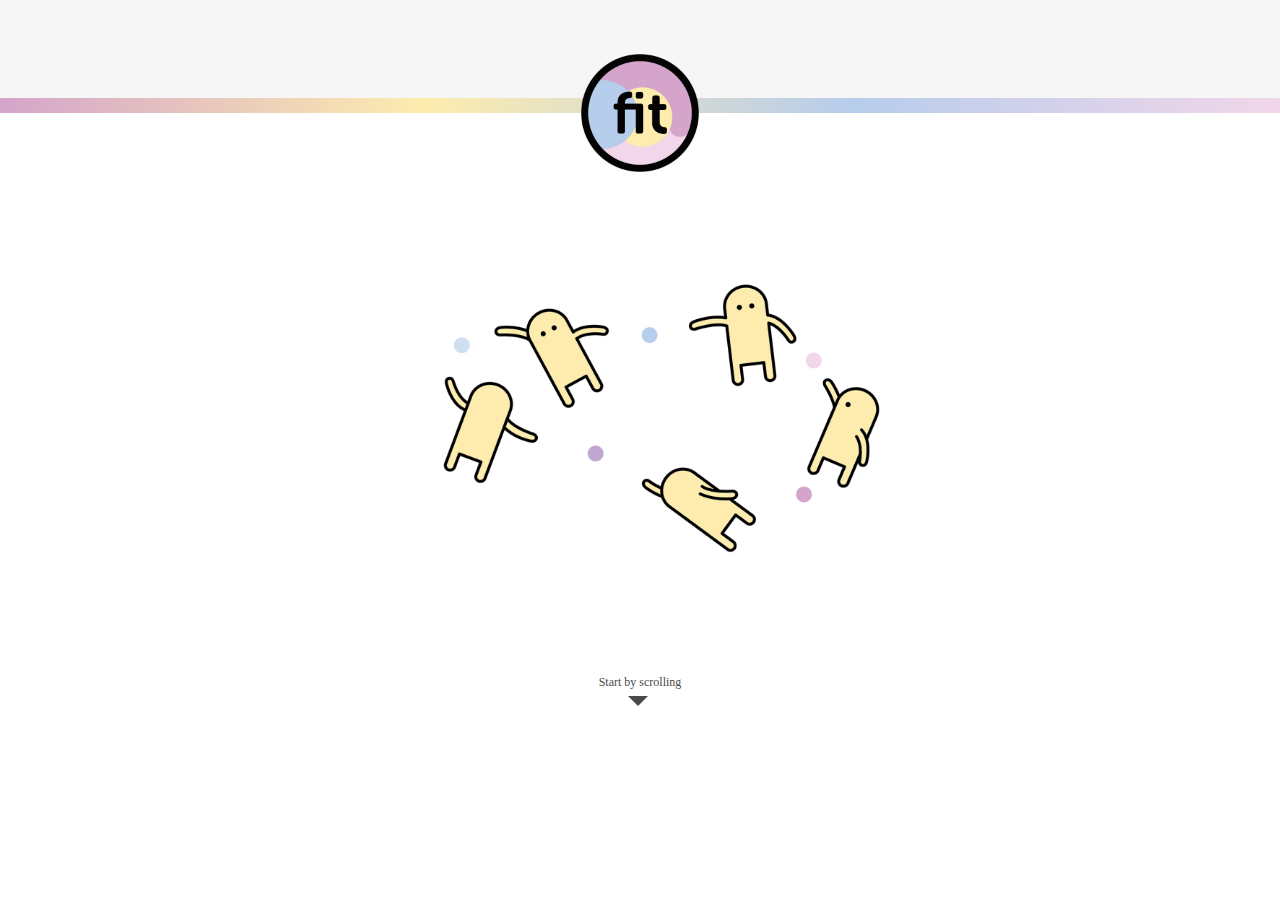
==== Fitball_Website/index.html @ 494fcf1d "Added website" ====
<html>
	<head>
		<title> FitBall </title>
        <meta charset="utf-8">
		<link href="css/styles.css" rel="stylesheet" type="text/css">

	</head>

	<body>
		<div class="first-header"></div>
		<div class="second-header"></div>
		<div class="title-container">
			<div class="logo"><img src="img/logo.png" width="150px"/></div>
			<div class="background-pic"><img src="img/fitball_dance.png" width="650px"/></div>
			<!-- <div class="title"><p>Fitball</p></div> -->

			<div class="scroll-text"><p>Start by scrolling</p></div>
						<div class="scroll-arrow">
			<div class="arrow"></div>		
			</div>	
		</div>
	

        </script>
	</body>
</html>
---- Fitball_Website/css/styles.css ----
.first-header {
	/* Rectangle 1: */
	background: #F6F6F6;
	width:auto;
	height:100px;
	float:top;
	right: 0px;
	top: 0px;
	margin-top: -10px;
	margin-left: -10px;
	margin-right: -10px;
} 

.second-header {
	/* Rectangle 1: */
  background: red;
  background: -webkit-linear-gradient(left,#d4a4cb,#fdecae,#b7cdec,#f2d6e9);
    background: -o-linear-gradient(left,#d4a4cb,#fdecae,#b7cdec,#f2d6e9);
   background: -moz-linear-gradient(left,#d4a4cb,#fdecae,#b7cdec,#f2d6e9);
    background: linear-gradient(to right,#d4a4cb,#fdecae,#b7cdec,#f2d6e9);
	width:auto;
	height:15px;
	float:top;
	right: 0px;
	top: 0px;
	margin-left: -10px;
	margin-right: -10px;
} 


.title-container {

	height: 200px;
	width: 400px;
	margin: 150px auto;
	margin-top: -75px;
}

.logo {
	text-align: center;


}

.title {
		/* FitBall: */
	font-family: HelveticaNeue-Medium;
	font-size: 100px;
	color: #4A4A4A;
	line-height: 24px;
	text-align: center;
	margin-top: -750px;
}

.scroll-arrow {
	height: 200px;
	width: 25px;
	margin: 200px auto;
	margin-top: -10px;
	text-align: center;

}

.arrow {
	width: 0;
	height: 0;
	border-style: solid;
	border-width: 10px 10px 0 10px;
	border-color: #4A4A4A transparent transparent transparent;
 }

 .scroll-text {
	 	/* Scroll to continue: */
	font-family: HelveticaNeue-Medium;
	font-size: 12px;
	color: #4A4A4A;
	line-height: 24px;
	text-align: center;
	margin-top: -20%;
 }

 .background-pic {
 	margin-top: -100px;
 	margin-left: -100px;
 }
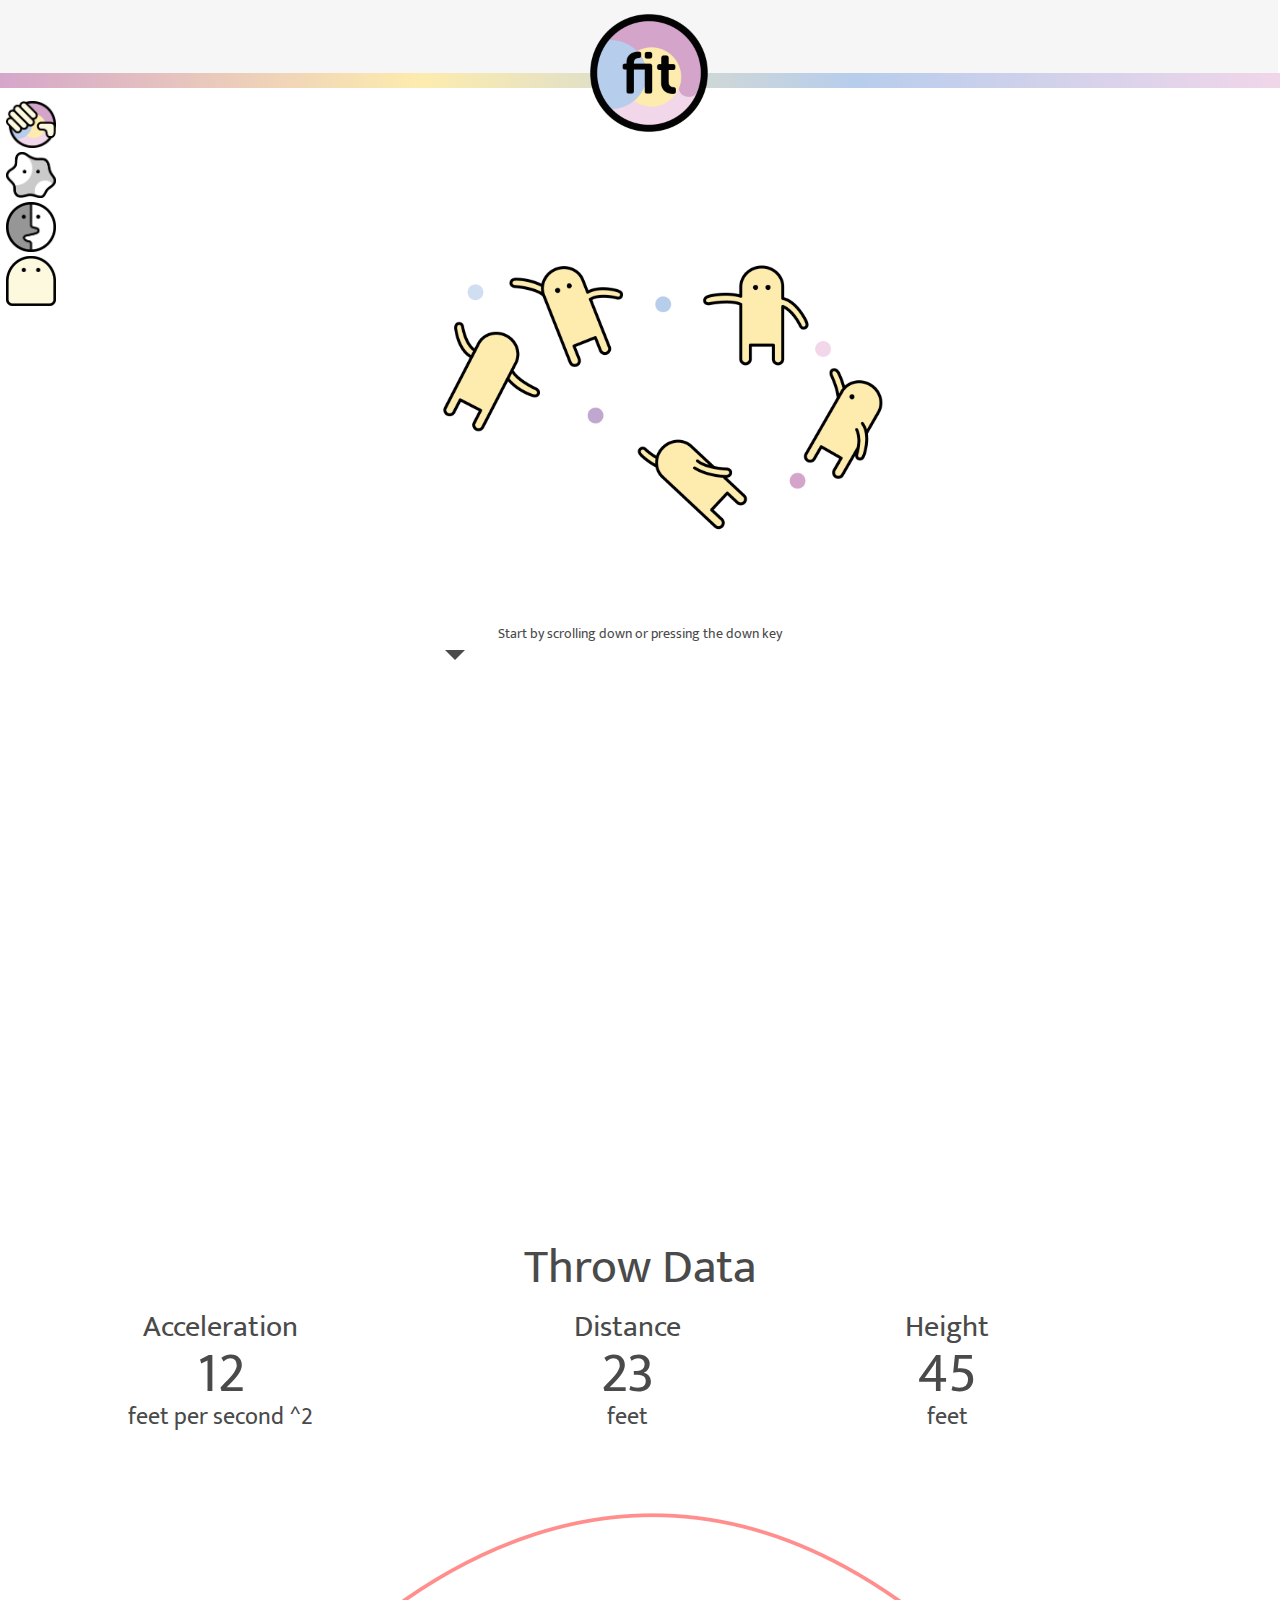
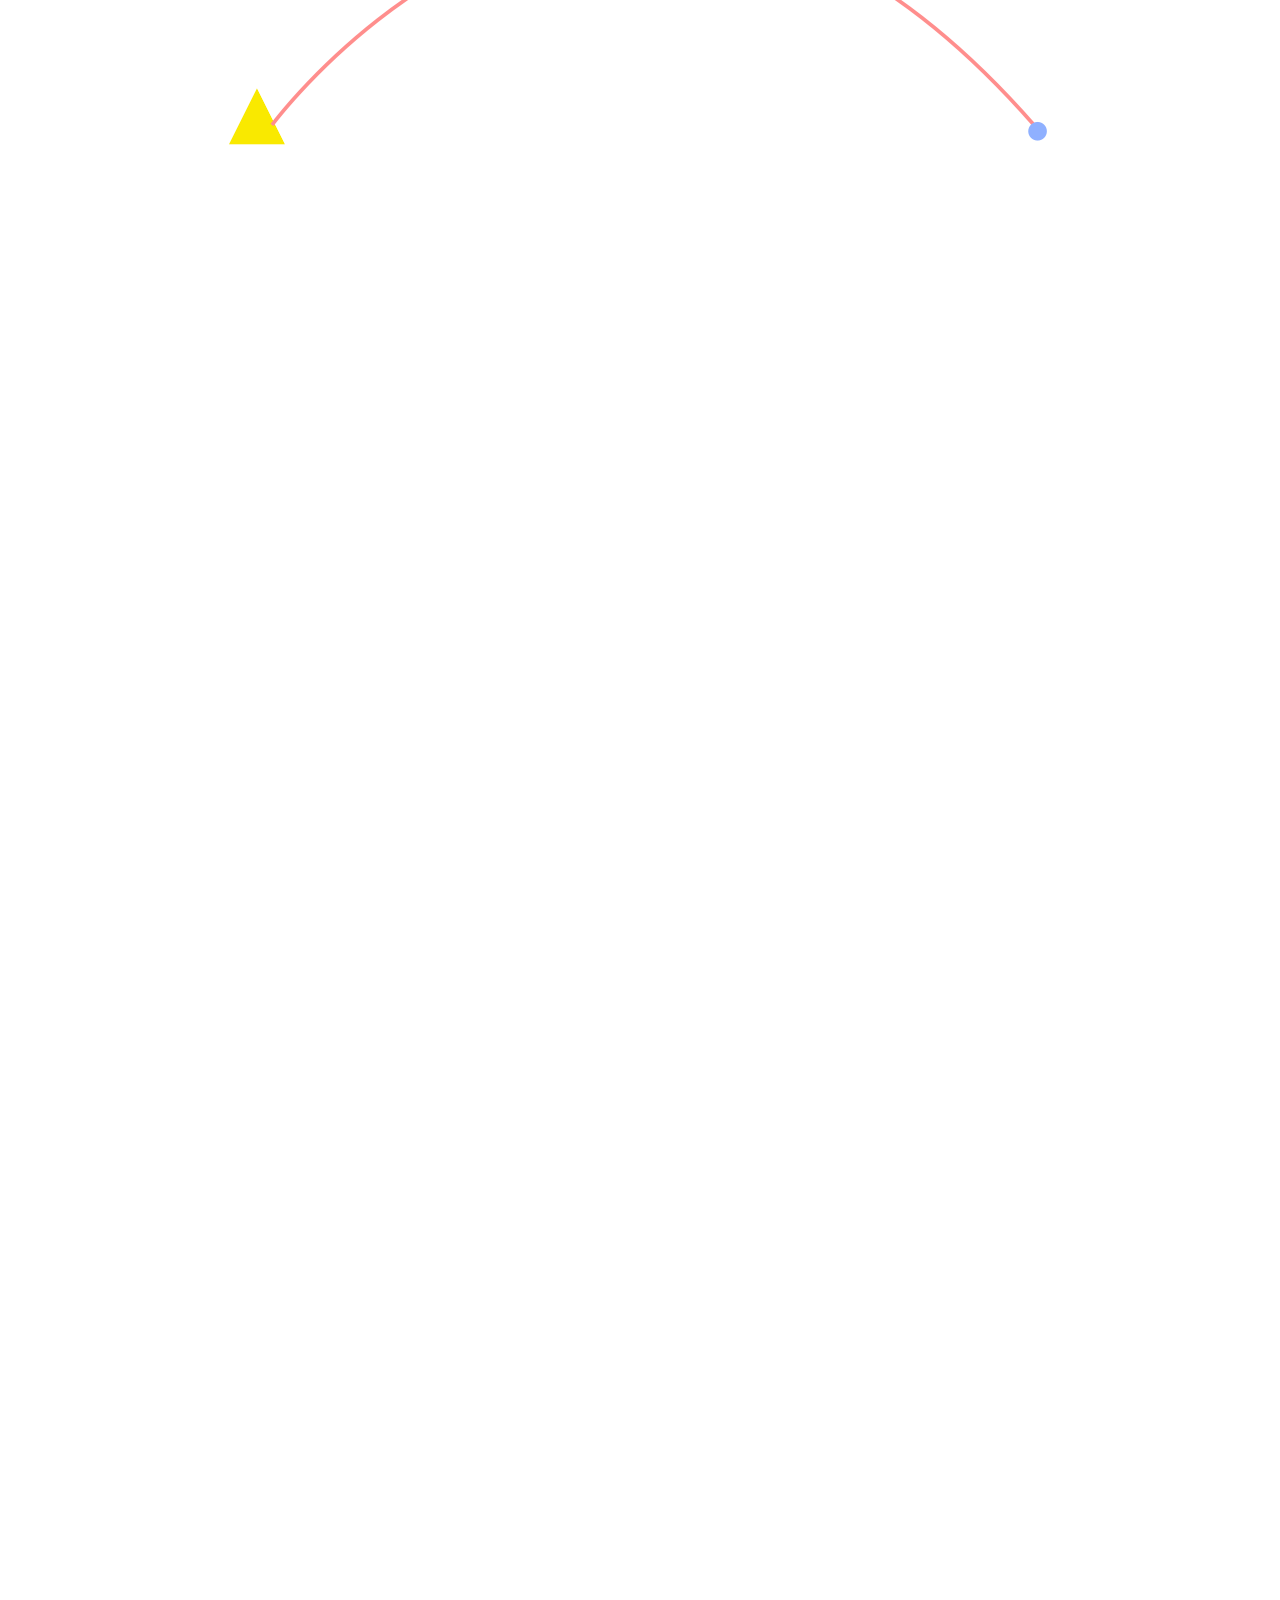
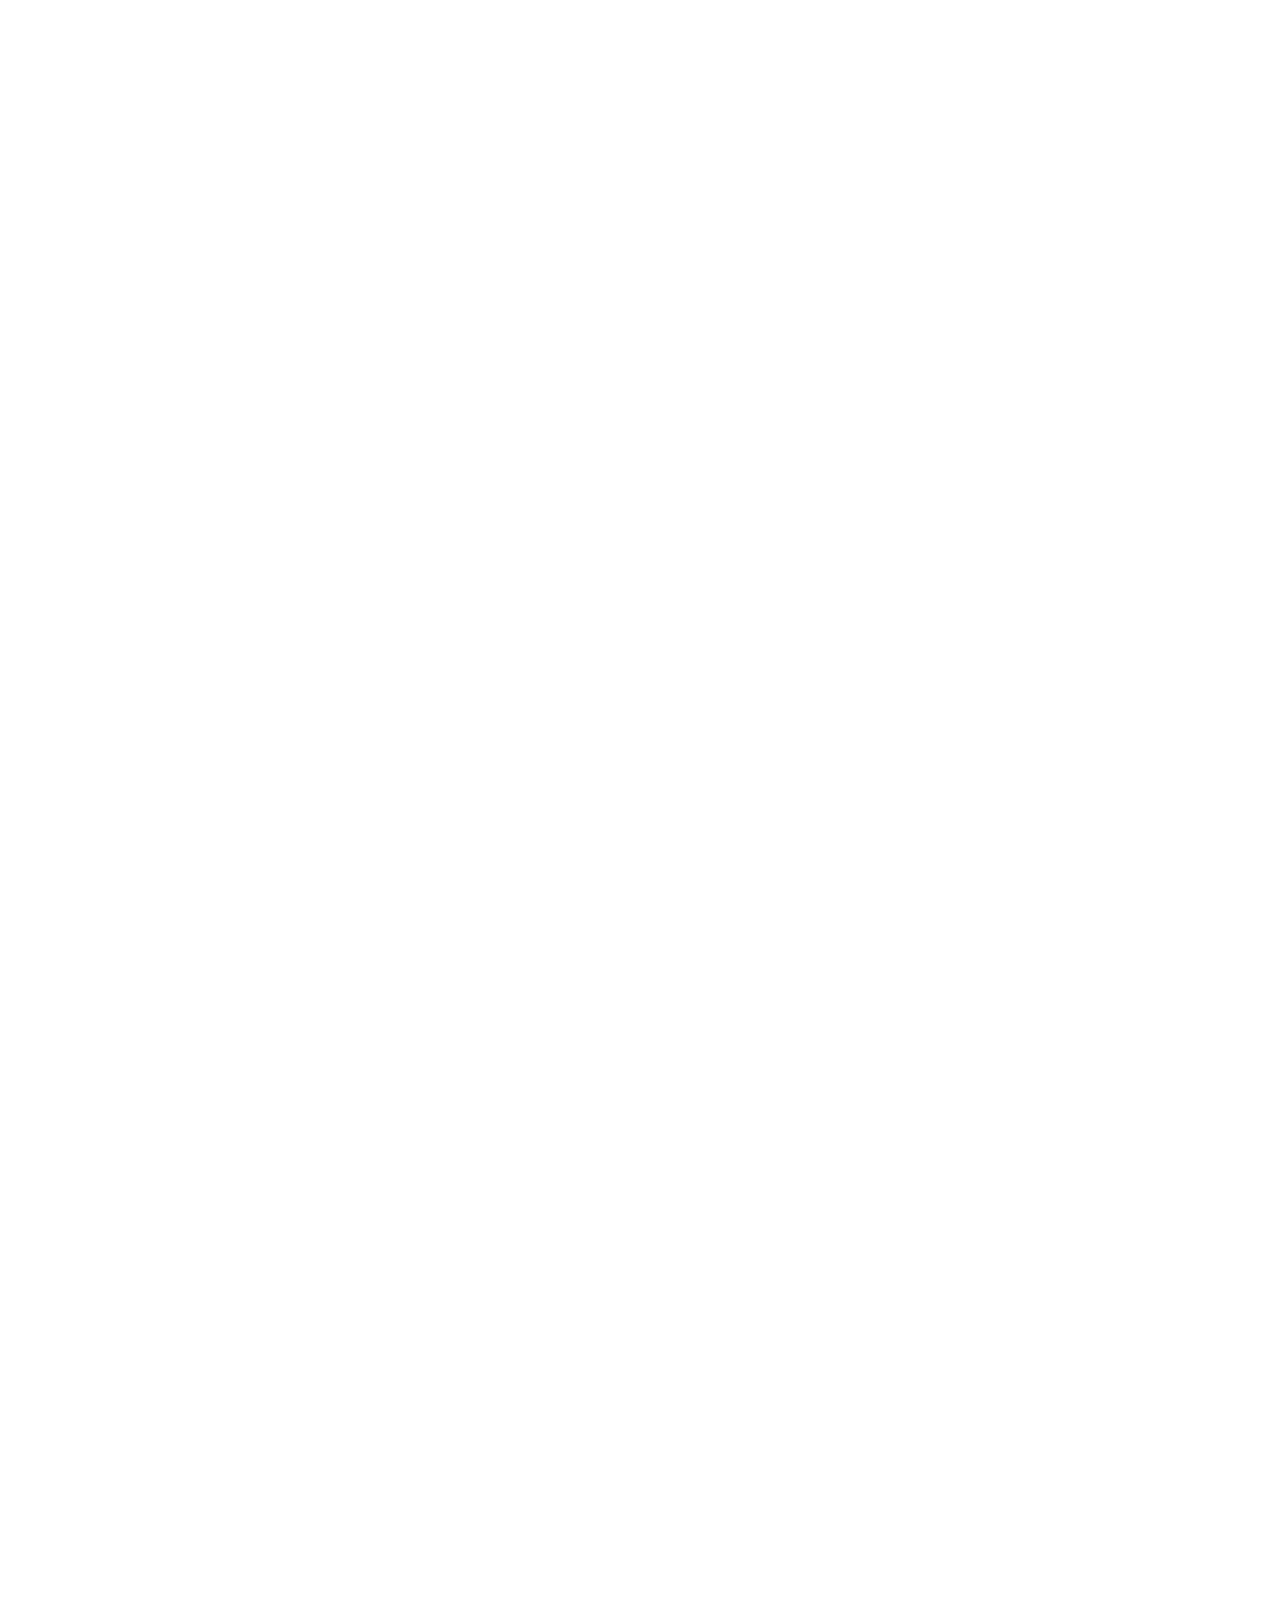
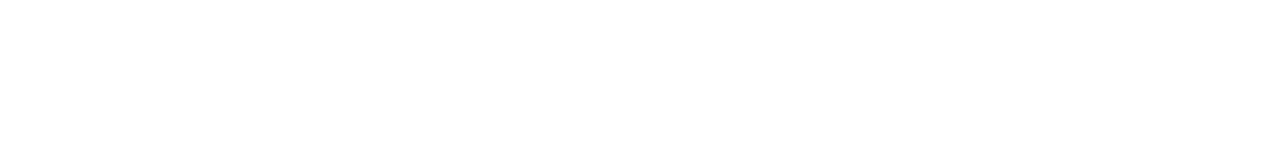
==== commit 5d7d519c: "Updated scroll" ====
--- a/Fitball_Website/index.html
+++ b/Fitball_Website/index.html
@@ -1,26 +1,108 @@
 <html>
 	<head>
-		<title> FitBall </title>
-        <meta charset="utf-8">
-		<link href="css/styles.css" rel="stylesheet" type="text/css">
+		<title>FitBall</title>
+	   <meta http-equiv="Content-Type" content="text/html; charset=utf-8" />
+		<link href="css/stylez.css" rel="stylesheet" type="text/css">
+	   <script type="text/javascript" src="js/jquery-1.10.2.min.js"></script>
+		<script> 
+
+		<!----- JQUERY FOR SLIDING NAVIGATION --->   
+		$(document).ready(function() {
+		  $('a[href*=#]').each(function() {
+		    if (location.pathname.replace(/^\//,'') == this.pathname.replace(/^\//,'')
+		    && location.hostname == this.hostname
+		    && this.hash.replace(/#/,'') ) {
+		      var $targetId = $(this.hash), $targetAnchor = $('[name=' + this.hash.slice(1) +']');
+		      var $target = $targetId.length ? $targetId : $targetAnchor.length ? $targetAnchor : false;
+		       if ($target) {
+		         var targetOffset = $target.offset().top;
+
+		<!----- JQUERY CLICK FUNCTION REMOVE AND ADD CLASS "ACTIVE" + SCROLL TO THE #DIV--->   
+		         $(this).click(function() {
+		            $("#nav li a").removeClass("active");
+		            $(this).addClass('active');
+		           $('html, body').animate({scrollTop: targetOffset}, 1000);
+		           return false;
+		         });
+		      }
+		    }
+		  });
+
+		});
+
+
+		</script>
 
 	</head>
 
 	<body>
-		<div class="first-header"></div>
+  
+<header id="header">
+	<div class="content">
+		<div id="logo"><a href=""><img src="img/logo.png" width="150px"/></a></div>
 		<div class="second-header"></div>
+
+<nav id="nav">
+		<table class="icons">
+			<tr><td><a href="#slide2" class="active" title="Next Section" ><img src ="img/icon_exercise.png" width="50px"/></a><td></tr>
+			<tr><td><a href="#slide3" title="Next Section"><img src ="img/icon_express_bw.png" width="50px"/></a><td></tr>
+			<tr><td><a  href="#slide4" title="Next Section"><img src ="img/icon_socialize_bw.png" width="50px"/></a></td></tr>
+			<tr><td><a  href="#slide5" title="Next Section"><img src ="img/icon_aboutus.png" width="50px"/></a></td></tr>
+		</table>
+</nav>
+</div>
+</header>	    
+
+ 	
+	<div id="slide1">
 		<div class="title-container">
-			<div class="logo"><img src="img/logo.png" width="150px"/></div>
 			<div class="background-pic"><img src="img/fitball_dance.png" width="650px"/></div>
-			<!-- <div class="title"><p>Fitball</p></div> -->
-
-			<div class="scroll-text"><p>Start by scrolling</p></div>
-						<div class="scroll-arrow">
-			<div class="arrow"></div>		
+				<div class="scroll-text"><p>Start by scrolling down or pressing the down key</p></div>
+				<div class="scroll-arrow">
+					<div class="arrow"></div>	
+				</div>	
 			</div>	
 		</div>
+    </div> 
+
+	<div id="slide2">
+		<div class="page-title">Throw Data</div>
+		<div class="stat container">
+			<table class="metrics">
+			  <tr>
+			    <td>Acceleration</td>
+			    <td>Distance</td>		
+			    <td>Height</td>
+			  </tr>
+			  <tr>
+			    <td>12</td>
+			    <td>23</td>		
+			    <td>45</td>
+			  </tr>
+			  <tr>
+			    <td>feet per second ^2</td>
+			    <td>feet</td>		
+			    <td>feet</td>
+			  </tr>
+			</table>
+			<div class="data-graph">
+				<img src="img/graph-mock.png"> 
+			</div>
+		</div>
+    </div> 
 	
+	
+   <div id="slide3">
+    </div> 
+	
+	
+	<div id="slide4">
+    </div> 
+	
+	
+	<div id="slide5">
+    </div> 
 
-        </script>
+	
 	</body>
 </html>--- a/Fitball_Website/css/stylez.css
+++ b/Fitball_Website/css/stylez.css
@@ -0,0 +1,220 @@
+@import url(https://fonts.googleapis.com/css?family=Ek+Mukta);
+
+/*= GENERAL STYLING
+--------------------------------------------------------*/
+.center { margin: 0 auto; }
+.content{ margin: 0 auto; width: auto; }
+.clear { clear: both; }
+a.lpanel { float: left; color: #e1e1e1; font-size: 12px; font-family:"Wellfleet"; text-decoration: none; margin: 7px 11px; }
+a.rpanel { float: right; color: #e1e1e1;  font-size: 12px; font-family:"Wellfleet"; text-decoration: none; margin: 7px 11px; }
+
+a.lpanel:hover{ color: #fff; }
+a.rpanel:hover{ color: #fff; }
+
+/*= HEADER & NAVIGATION
+--------------------------------------------------------*/
+
+#header { 
+	width:100%;
+	background: #F6F6F6;
+	height:75px;
+	position: fixed;
+	margin-top: -10px;
+	margin-left: -10px;
+	margin-right: -10px;
+}
+
+
+
+#nav { 
+	background-color: transparent;
+	width: 75px;
+	float: left;
+}
+
+#logo a {
+	text-align: center;
+	margin-left: 45%;
+}
+
+.second-header {
+	/* Rectangle 1: */
+    background: linear-gradient(to right,#d4a4cb,#fdecae,#b7cdec,#f2d6e9);
+	width:auto;
+	height:15px;
+	right: 0px;
+	top: 0px;
+	margin-left: -10px;
+	margin-right: -10px;
+	margin-top: -75px;
+} 
+
+/*= SLIDES STYLING
+--------------------------------------------------------*/
+
+#slide1, #slide2{ width: 100%; }
+#slide1{
+	color: black;
+	height: 600px;
+	margin: 0;
+	padding: 200px 0 260px 0;
+	background-size: cover;
+}
+
+#slide2{
+	background-color: #fff;
+	color: #333333;
+	height: 600px;
+	margin: 0 auto;
+	overflow: hidden;
+	padding: 200px 0;
+}
+
+#slide3{
+	background: url(../img/slide3.jpg) 50% 0 no-repeat fixed;
+	color: #fff;
+	height: 600px;
+	padding: 170px 0 0 0;	
+	background-size: cover;
+}
+
+#slide4{
+	background-color: #fff;
+	color: #333333;
+	height: 600px;
+	padding: 200px 0;
+}
+
+#slide5{
+	background: url(../img/slide5.jpg) 50% 0 no-repeat fixed;
+	height: 600px;
+	margin: 0 auto;
+	padding: 250px 0;
+	color: #fff;
+	background-size: cover;
+}
+
+/*= ORIGINAL STYLING
+--------------------------------------------------------*/
+
+
+.title-container {
+
+	height: 200px;
+	width: 400px;
+	margin: 150px auto;
+	margin-top: -75px;
+}
+
+@-webkit-keyframes example {
+    from {color:black;}
+    to{color:white;}
+}
+
+/* Standard syntax */
+@keyframes example {
+    from {color:black;}
+    to{color:white;}
+}
+
+.scroll-arrow {
+	height: 200px;
+	width: 10px;
+	margin-top: -10px;
+
+}
+
+.arrow {
+	width: 0;
+	height: 0;
+	border-style: solid;
+	border-width: 10px 10px 0 10px;
+	border-color: #4A4A4A transparent transparent transparent;
+	margin-left: 50%;
+ }
+
+ .scroll-text {
+ 	-webkit-animation-name: example; /* Chrome, Safari, Opera */
+    -webkit-animation-duration: 4s; /* Chrome, Safari, Opera */
+    -webkit-animation-iteration-count: infinite; /* Chrome, Safari, Opera */
+    animation-name: example;
+    animation-duration: 4s;
+    animation-iteration-count: 3;
+    animation-direction: reverse;
+	 	/* Scroll to continue: */
+	font-family: Ek Mukta;
+	font-size: 14px;
+	color: #4A4A4A;
+	line-height: 24px;
+	text-align: center;
+	margin-top: -100px;
+ }
+
+ .background-pic {
+ 	margin-top: -150px;
+ 	margin-left: -100px;
+ }
+
+ /*= THROW DATA
+--------------------------------------------------------*/
+
+img.icon {
+
+}
+
+.page-title {
+		/* What your throw look: */
+	font-family: Ek Mukta;
+	font-size: 48px;
+	color: #4A4A4A;
+	text-align: center;
+	margin-top: -40px;
+}
+
+.stat-container {
+	height: 200px;
+	width: 100px;
+}
+
+ table.metrics {
+    margin-left:auto; 
+    margin-right:auto;
+    border-spacing: 150px 0px;
+    text-align: center;
+    width: 100%;
+    margin-left: -100px;
+
+ }
+
+table.icons {
+	margin-top: 10px;
+	margin-left: 5px;
+}
+
+tr:nth-child(1) {
+		/* Initial Acceleration: */
+	font-family: Ek Mukta;
+	font-size: 30px;
+	color: #4A4A4A;
+	line-height: 36px;
+}
+
+tr:nth-child(2) {
+		/* 12: */
+	font-family: Ek Mukta;
+	font-size: 56px;
+	color: #4A4A4A;
+	line-height: 56px;
+}
+tr:nth-child(3) {
+		/* ft. per second ^2: */
+	font-family: Ek Mukta;
+	font-size: 24px;
+	color: #4A4A4A;
+	line-height: 24px;
+}
+
+.data-graph {
+	text-align: center;
+	margin-top: 25px;
+}
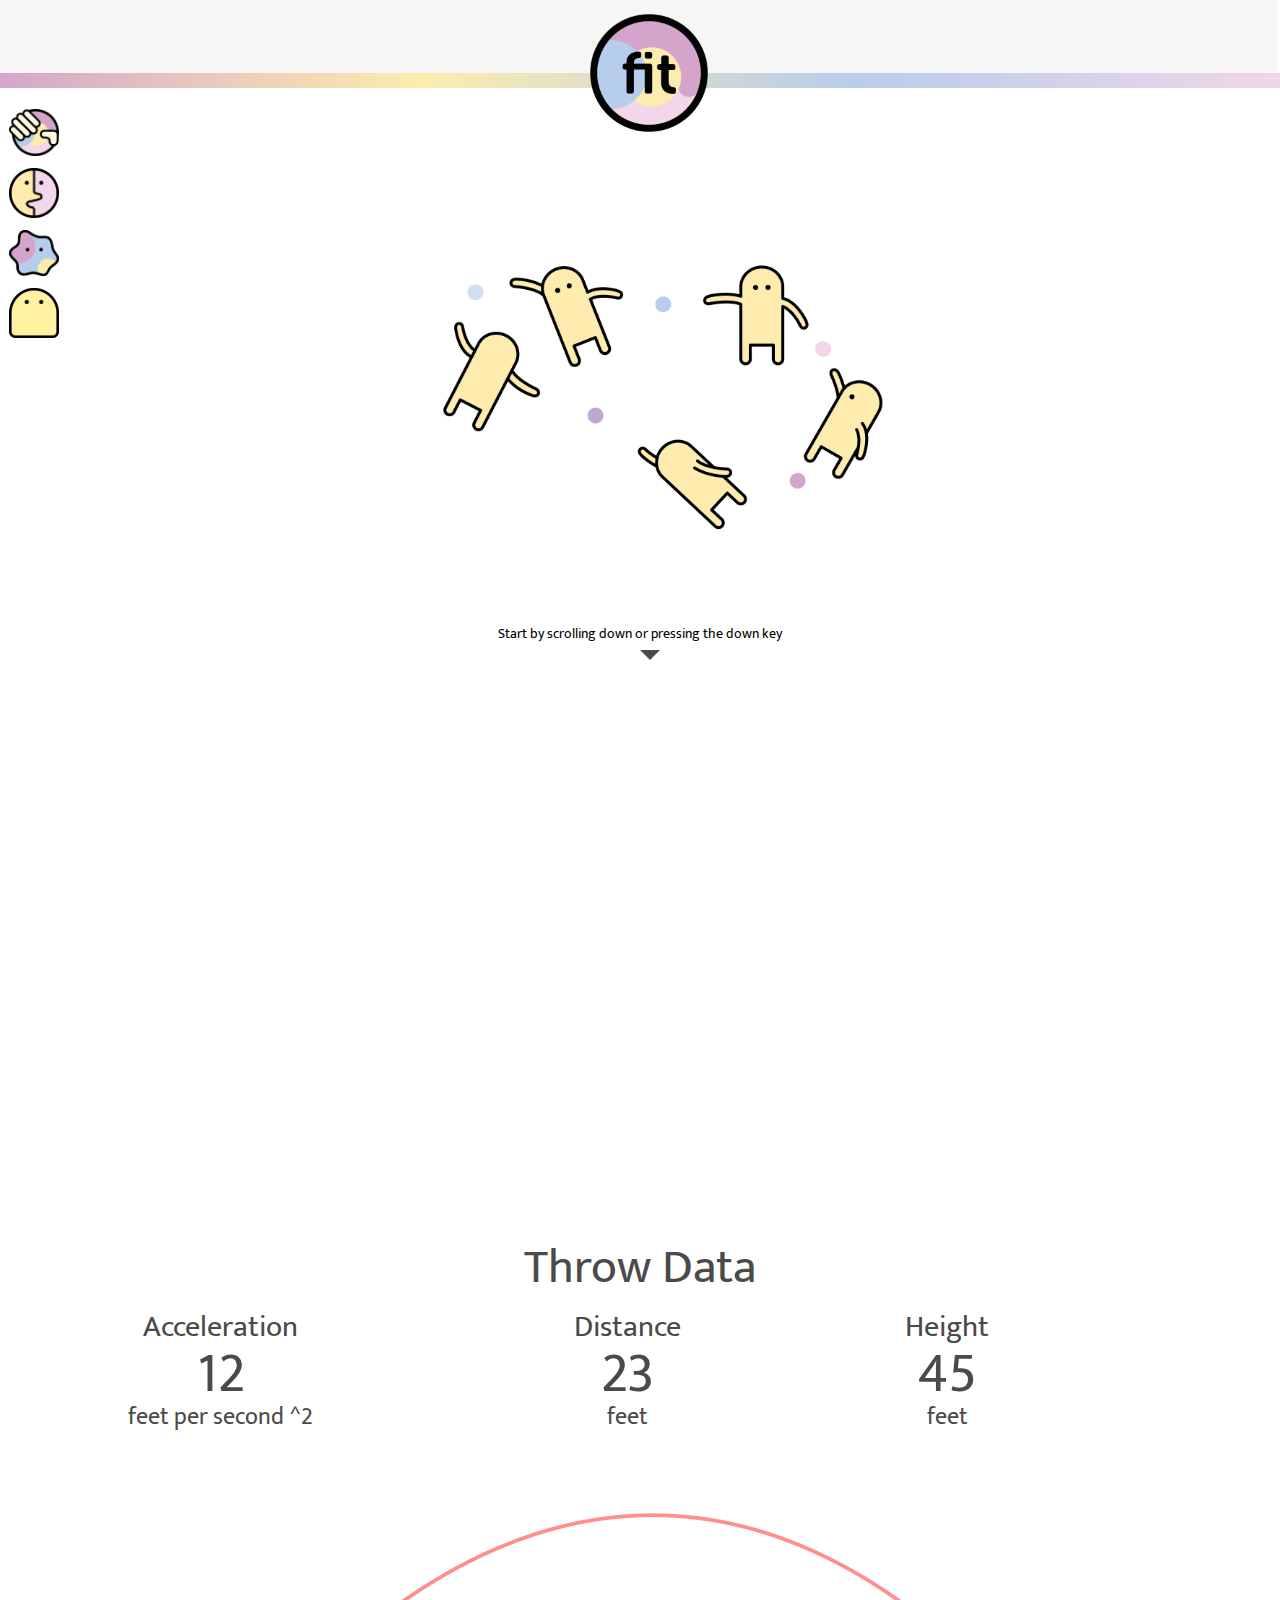
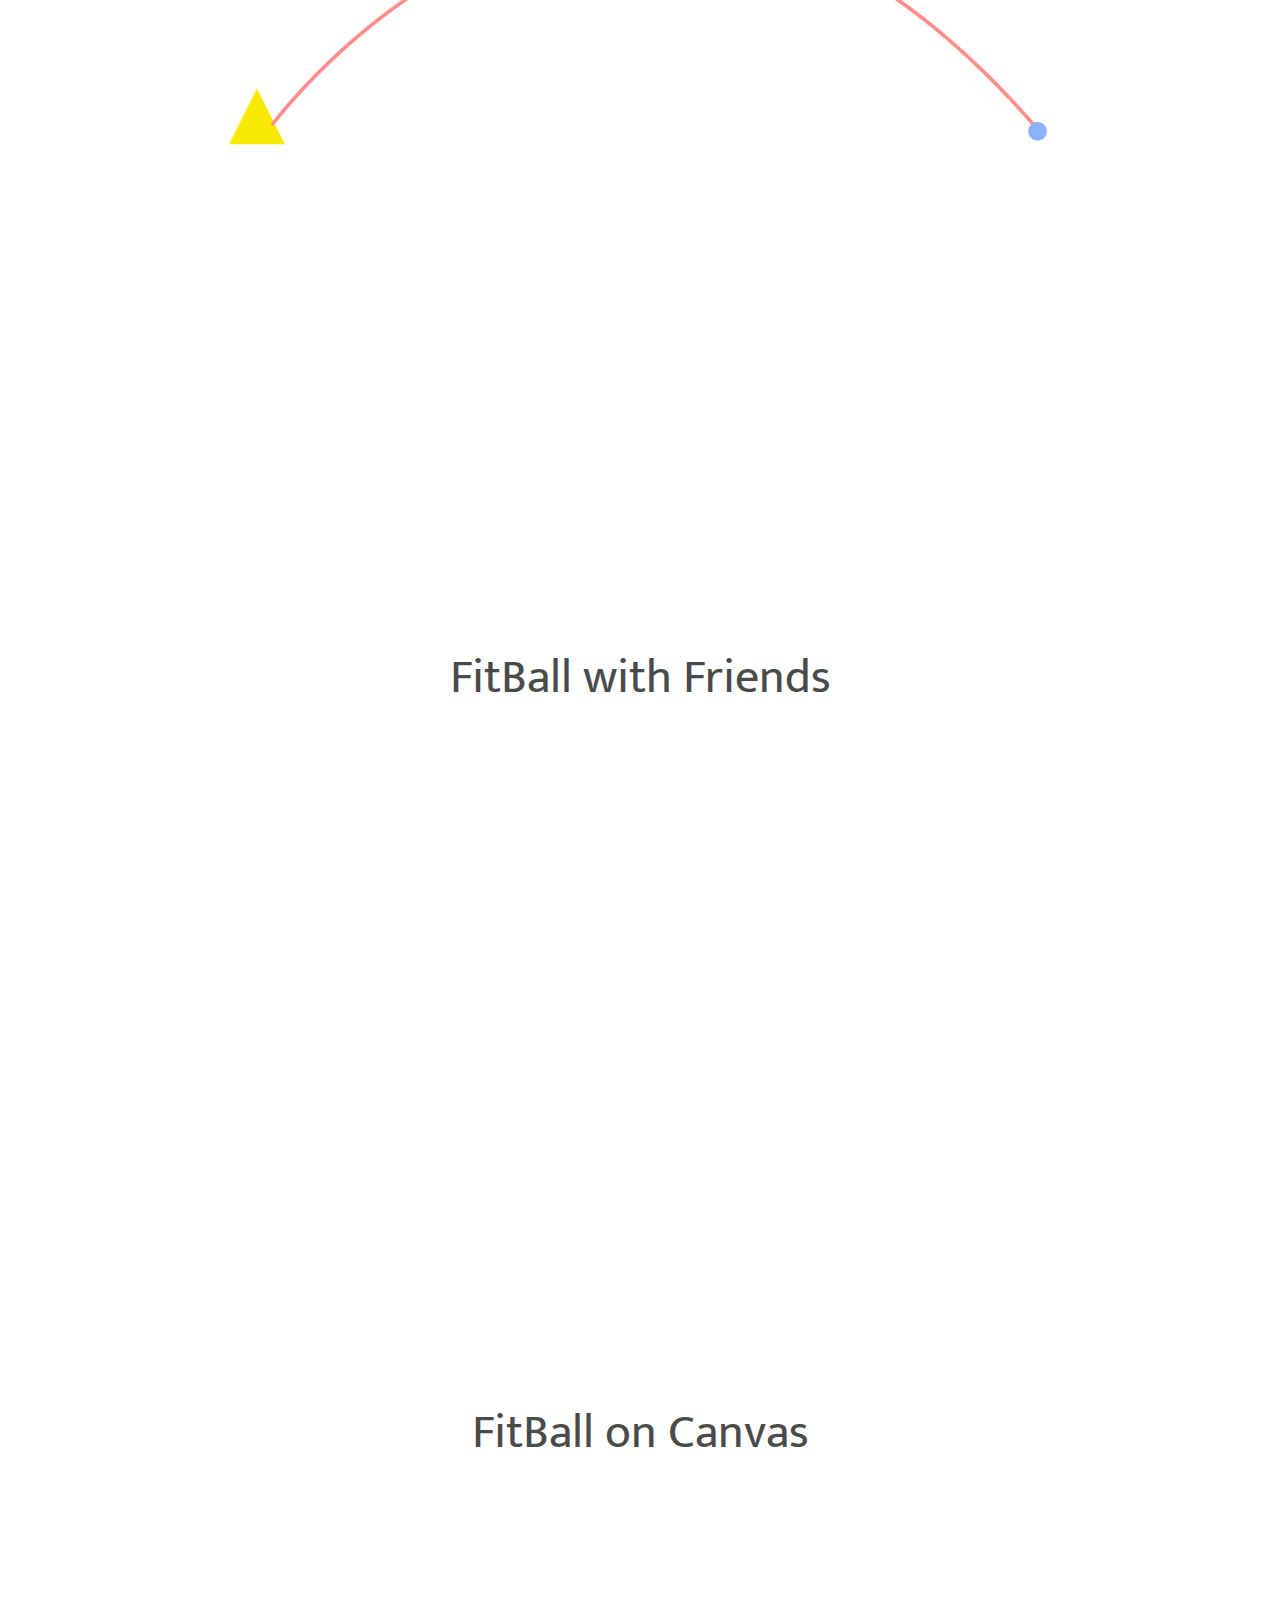
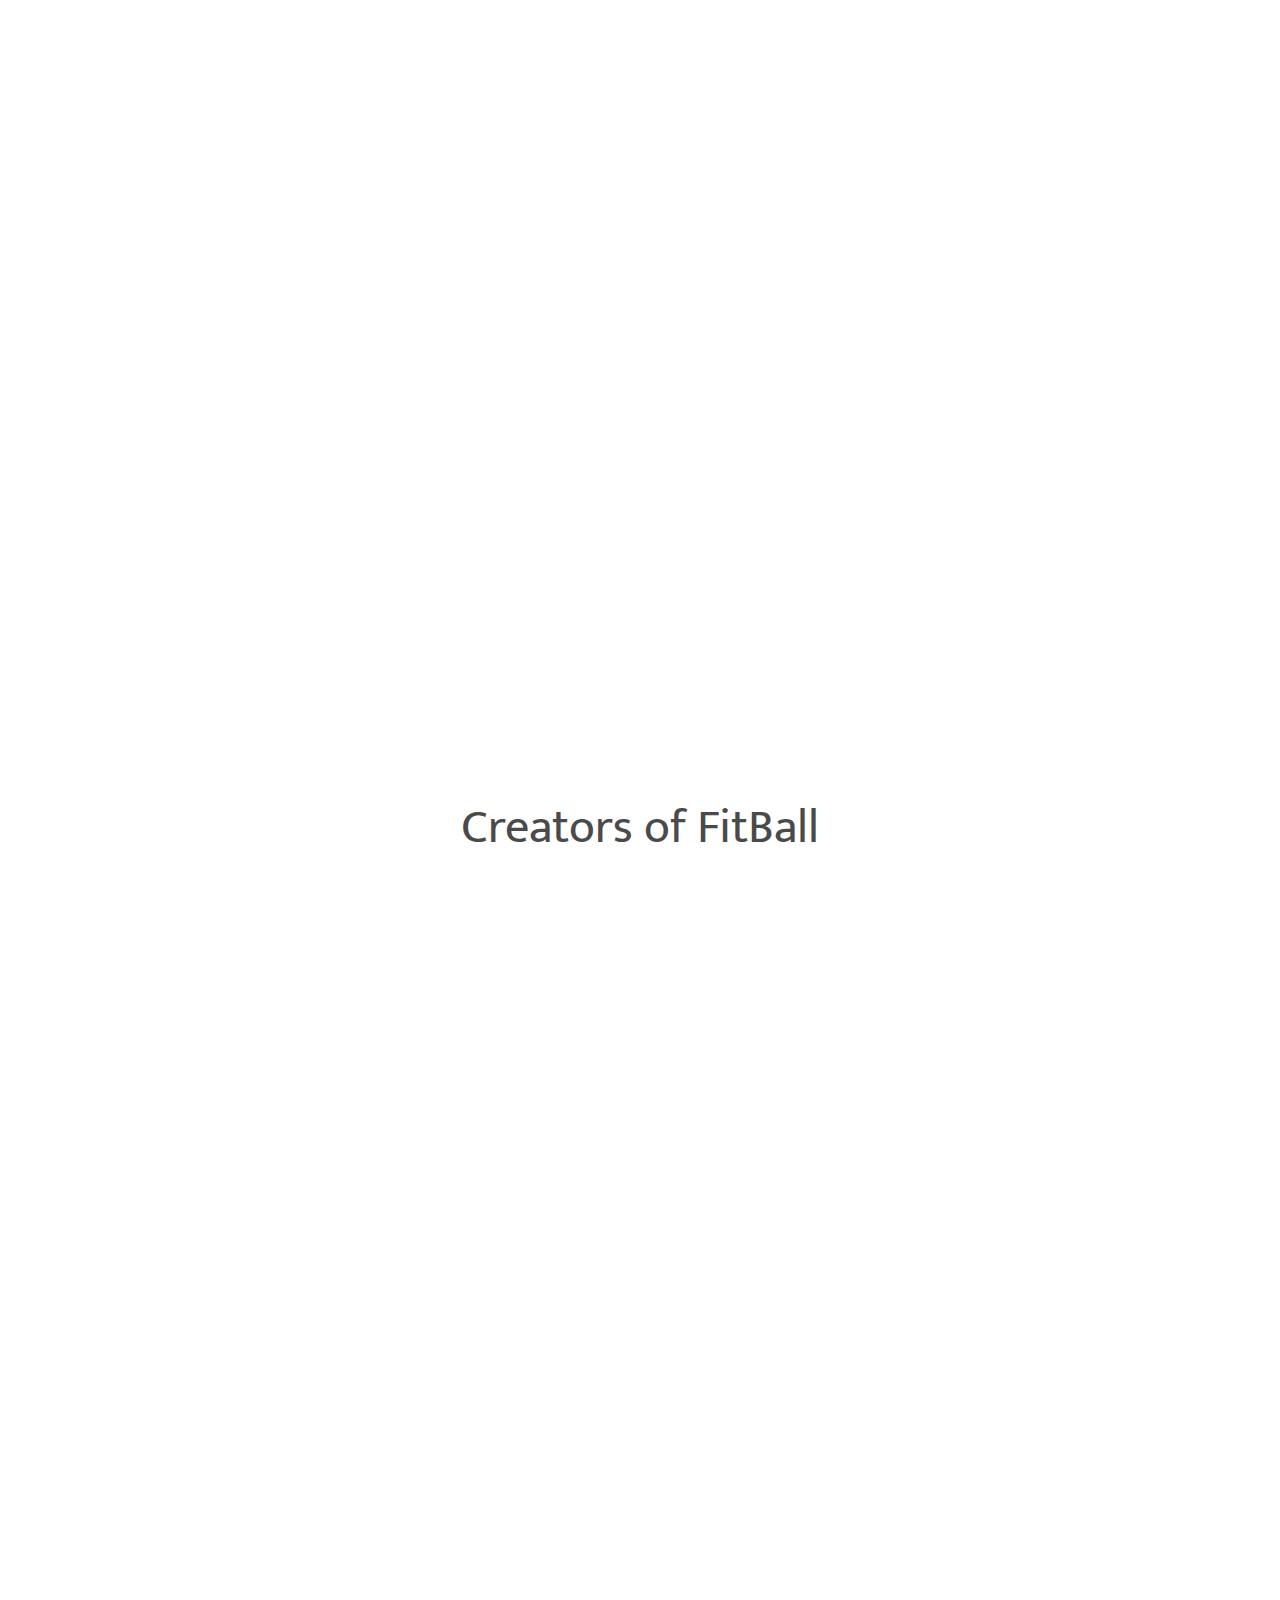
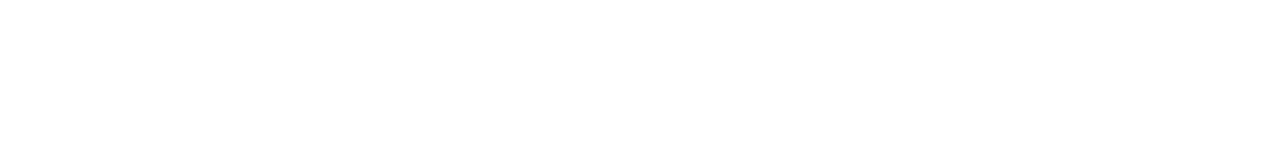
==== commit bb93d2c0: "Updated headers" ====
--- a/Fitball_Website/index.html
+++ b/Fitball_Website/index.html
@@ -39,14 +39,14 @@
   
 <header id="header">
 	<div class="content">
-		<div id="logo"><a href=""><img src="img/logo.png" width="150px"/></a></div>
+		<div id="logo"><a href="#slide1"><img src="img/logo.png" width="150px"/></a></div>
 		<div class="second-header"></div>
 
 <nav id="nav">
 		<table class="icons">
-			<tr><td><a href="#slide2" class="active" title="Next Section" ><img src ="img/icon_exercise.png" width="50px"/></a><td></tr>
-			<tr><td><a href="#slide3" title="Next Section"><img src ="img/icon_express_bw.png" width="50px"/></a><td></tr>
-			<tr><td><a  href="#slide4" title="Next Section"><img src ="img/icon_socialize_bw.png" width="50px"/></a></td></tr>
+			<tr><td><a href="#slide2" class="active" title="Next Section" ><img id="changing" src ="img/icon_exercise.png" width="50px"/></a><td></tr>
+			<tr><td><a href="#slide3" title="Next Section"><img src ="img/icon_socialize.png" width="50px"/></a><td></tr>
+			<tr><td><a  href="#slide4" title="Next Section"><img src ="img/icon_express.png" width="50px"/></a></td></tr>
 			<tr><td><a  href="#slide5" title="Next Section"><img src ="img/icon_aboutus.png" width="50px"/></a></td></tr>
 		</table>
 </nav>
@@ -57,16 +57,17 @@
 	<div id="slide1">
 		<div class="title-container">
 			<div class="background-pic"><img src="img/fitball_dance.png" width="650px"/></div>
-				<div class="scroll-text"><p>Start by scrolling down or pressing the down key</p></div>
+				<div class="scroll-text"><a href="#slide2" class="active" title="Next Section" ><p>Start by scrolling down or pressing the down key</p></div>
 				<div class="scroll-arrow">
 					<div class="arrow"></div>	
 				</div>	
+				</a>
 			</div>	
 		</div>
     </div> 
 
 	<div id="slide2">
-		<div class="page-title">Throw Data</div>
+		<div class="page-title" style="margin-top: -40px">Throw Data</div>
 		<div class="stat container">
 			<table class="metrics">
 			  <tr>
@@ -93,14 +94,18 @@
 	
 	
    <div id="slide3">
+   	<div class="page-title">FitBall with Friends</div>						
+   	
     </div> 
 	
 	
 	<div id="slide4">
+	   	<div class="page-title" style="margin-top: -45px">FitBall on Canvas</div>						
     </div> 
 	
 	
 	<div id="slide5">
+	   	<div class="page-title" style="margin-top:-100px">Creators of FitBall</div>						
     </div> 
 
 	
--- a/Fitball_Website/css/stylez.css
+++ b/Fitball_Website/css/stylez.css
@@ -22,6 +22,11 @@
 	margin-top: -10px;
 	margin-left: -10px;
 	margin-right: -10px;
+}
+
+a.active {
+	color: black;
+	text-decoration: none;
 }
 
 
@@ -71,7 +76,7 @@
 }
 
 #slide3{
-	background: url(../img/slide3.jpg) 50% 0 no-repeat fixed;
+	background: url(../img/slide3.jpg) 10% 0 no-repeat fixed;
 	color: #fff;
 	height: 600px;
 	padding: 170px 0 0 0;	
@@ -99,22 +104,24 @@
 
 
 .title-container {
-
 	height: 200px;
 	width: 400px;
 	margin: 150px auto;
 	margin-top: -75px;
 }
 
-@-webkit-keyframes example {
-    from {color:black;}
-    to{color:white;}
+@-webkit-keyframes flash {
+   	0% {color:black;border-color: #4A4A4A transparent transparent transparent;}
+    50%{color:white;border-color: transparent transparent transparent transparent;}
+   	100% {color:black;border-color: #4A4A4A transparent transparent transparent;}
+}
 }
 
 /* Standard syntax */
-@keyframes example {
-    from {color:black;}
-    to{color:white;}
+@keyframes flash {
+    0% {color:black;border-color: #4A4A4A transparent transparent transparent;}
+    50%{color:white;border-color: transparent transparent transparent transparent;}
+   	100% {color:black;border-color: #4A4A4A transparent transparent transparent;}
 }
 
 .scroll-arrow {
@@ -130,17 +137,22 @@
 	border-style: solid;
 	border-width: 10px 10px 0 10px;
 	border-color: #4A4A4A transparent transparent transparent;
-	margin-left: 50%;
- }
-
- .scroll-text {
- 	-webkit-animation-name: example; /* Chrome, Safari, Opera */
+	margin-left: 200px;
+	-webkit-animation-name: flash; /* Chrome, Safari, Opera */
     -webkit-animation-duration: 4s; /* Chrome, Safari, Opera */
     -webkit-animation-iteration-count: infinite; /* Chrome, Safari, Opera */
-    animation-name: example;
-    animation-duration: 4s;
-    animation-iteration-count: 3;
-    animation-direction: reverse;
+    animation-name: flash;
+    animation-duration: 3s;
+    animation-iteration-count: infinite;
+ }
+
+ .scroll-text {
+ 	-webkit-animation-name: flash; /* Chrome, Safari, Opera */
+    -webkit-animation-duration: 4s; /* Chrome, Safari, Opera */
+    -webkit-animation-iteration-count: infinite; /* Chrome, Safari, Opera */
+    animation-name: flash;
+    animation-duration: 3s;
+    animation-iteration-count: infinite;
 	 	/* Scroll to continue: */
 	font-family: Ek Mukta;
 	font-size: 14px;
@@ -158,9 +170,6 @@
  /*= THROW DATA
 --------------------------------------------------------*/
 
-img.icon {
-
-}
 
 .page-title {
 		/* What your throw look: */
@@ -168,7 +177,6 @@
 	font-size: 48px;
 	color: #4A4A4A;
 	text-align: center;
-	margin-top: -40px;
 }
 
 .stat-container {
@@ -189,6 +197,8 @@
 table.icons {
 	margin-top: 10px;
 	margin-left: 5px;
+    border-spacing: 5px 10px;
+
 }
 
 tr:nth-child(1) {
@@ -218,3 +228,35 @@
 	text-align: center;
 	margin-top: 25px;
 }
+
+.ranking-column {
+	background: black;
+	padding-top: 45px;
+	margin-right: 50px;
+	height: 400px;
+	width:300px;
+	float:right;
+}
+
+.icon-grid {
+	margin-top: 2em;
+	margin-bottom: 3em;
+	float: left;
+	/* overflow: auto;	Make the parent contains the floated children */	
+}
+
+
+/* Float each item in the list to make it display in a grid */
+/* We've used the border box reset so we don't have to worry about combining widths and margins */
+.icon-grid li {
+	float: left;
+	margin-right: 1.5%;
+	margin-bottom: 1em;
+	max-width: 20%;
+}
+
+.icon-grid ul{
+	margin-left: 16%;
+	margin-right: 3%;
+
+}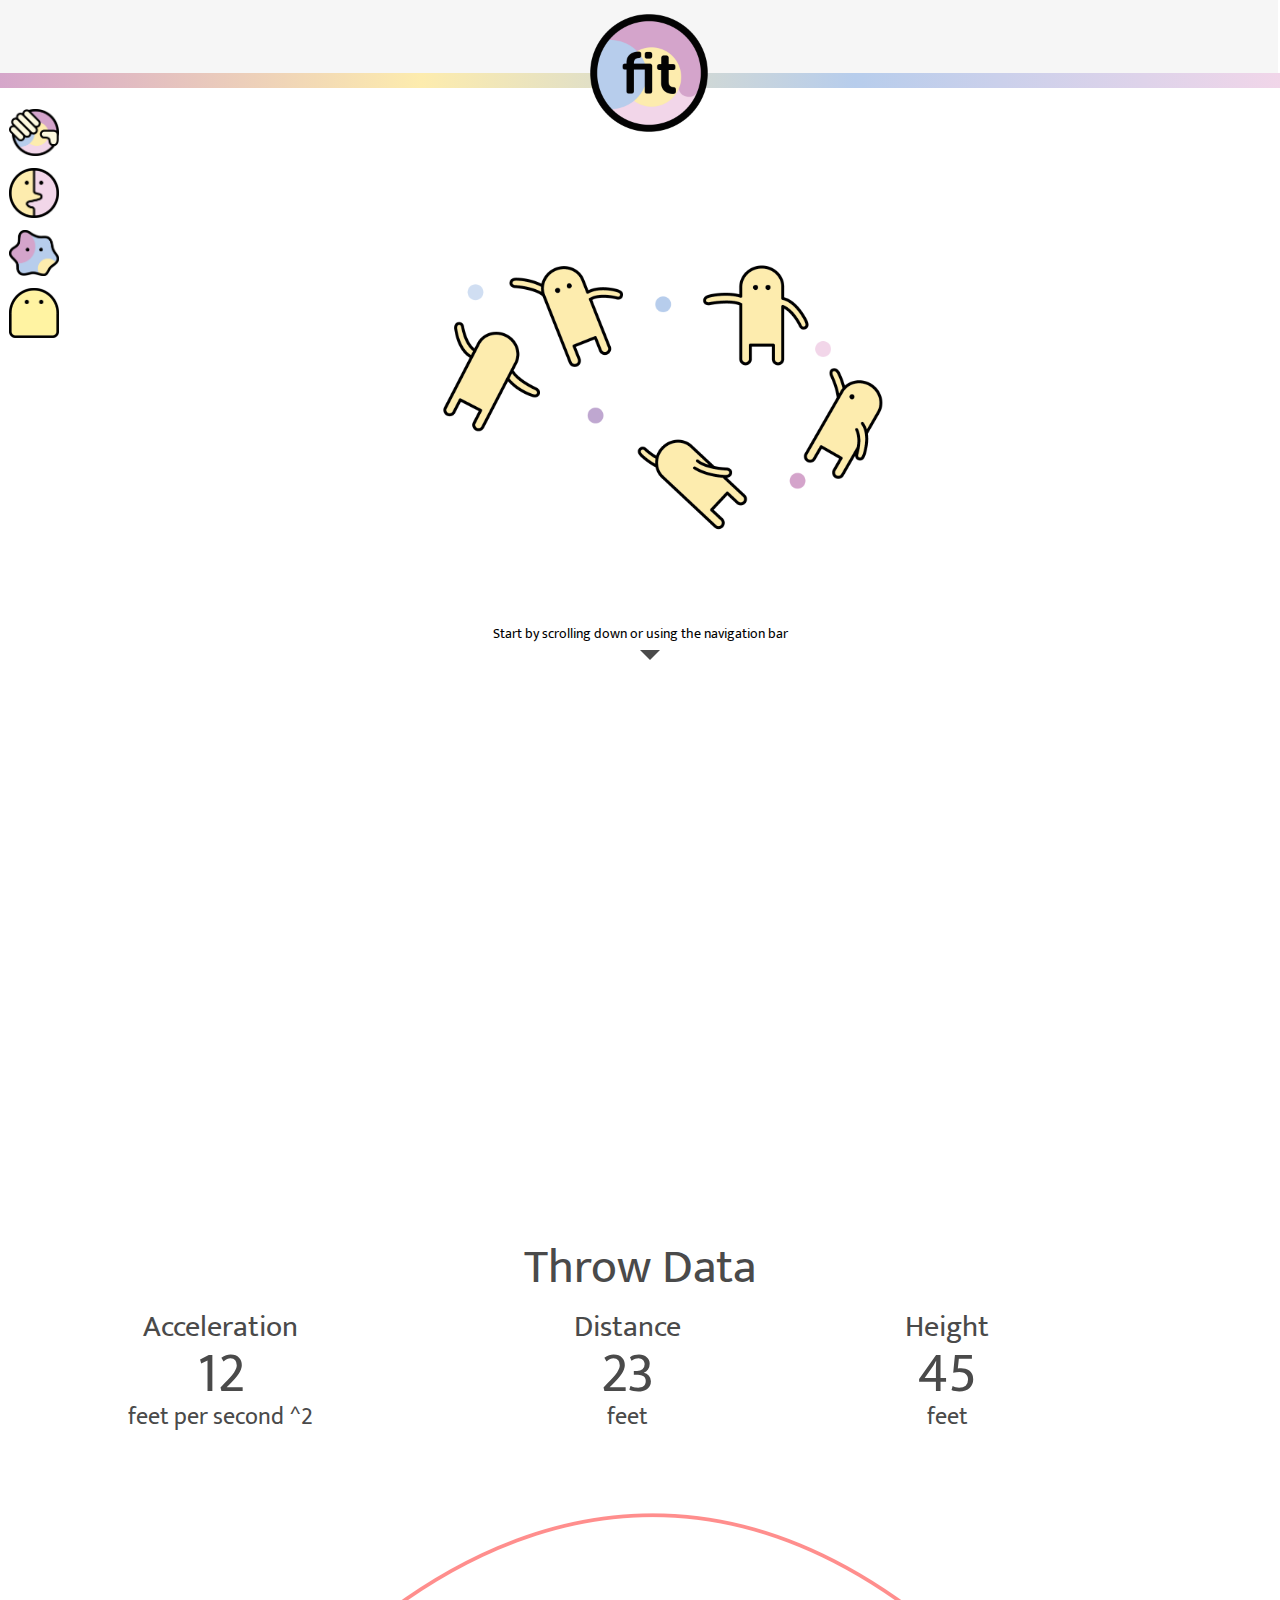
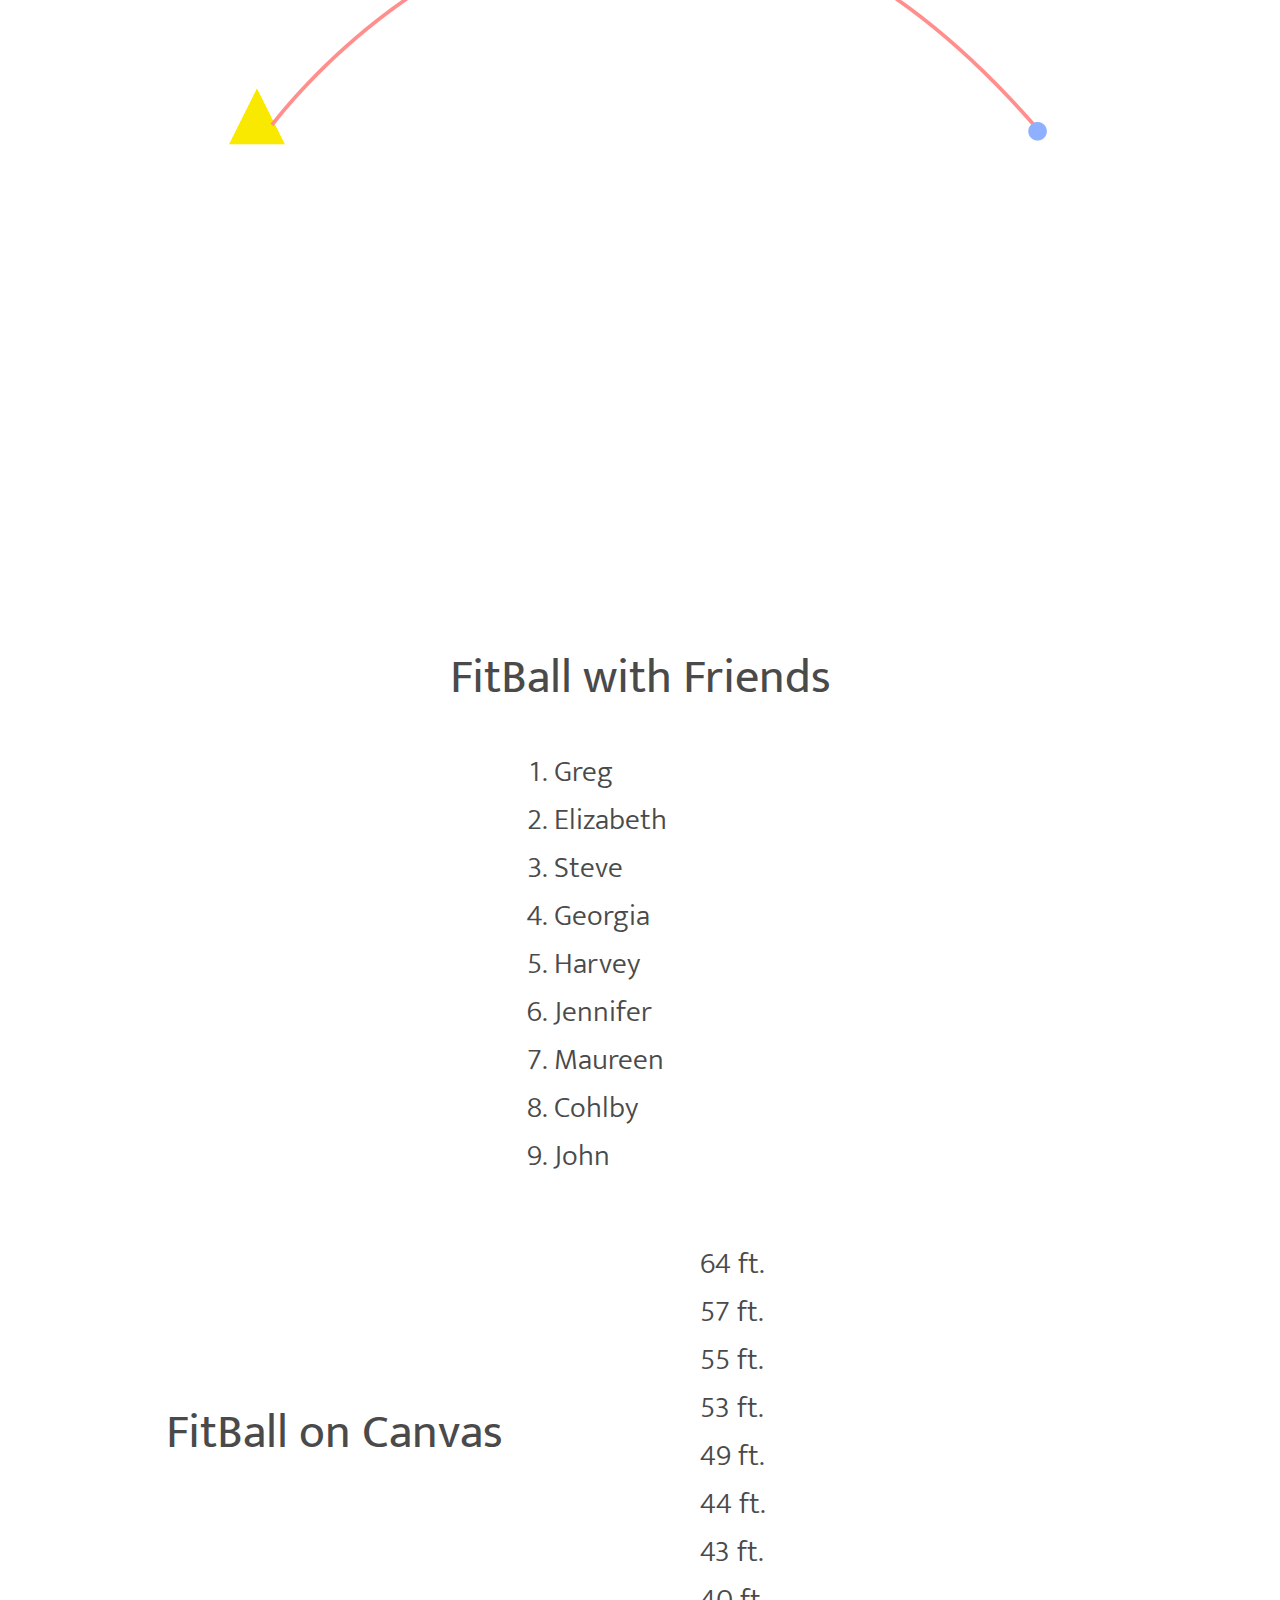
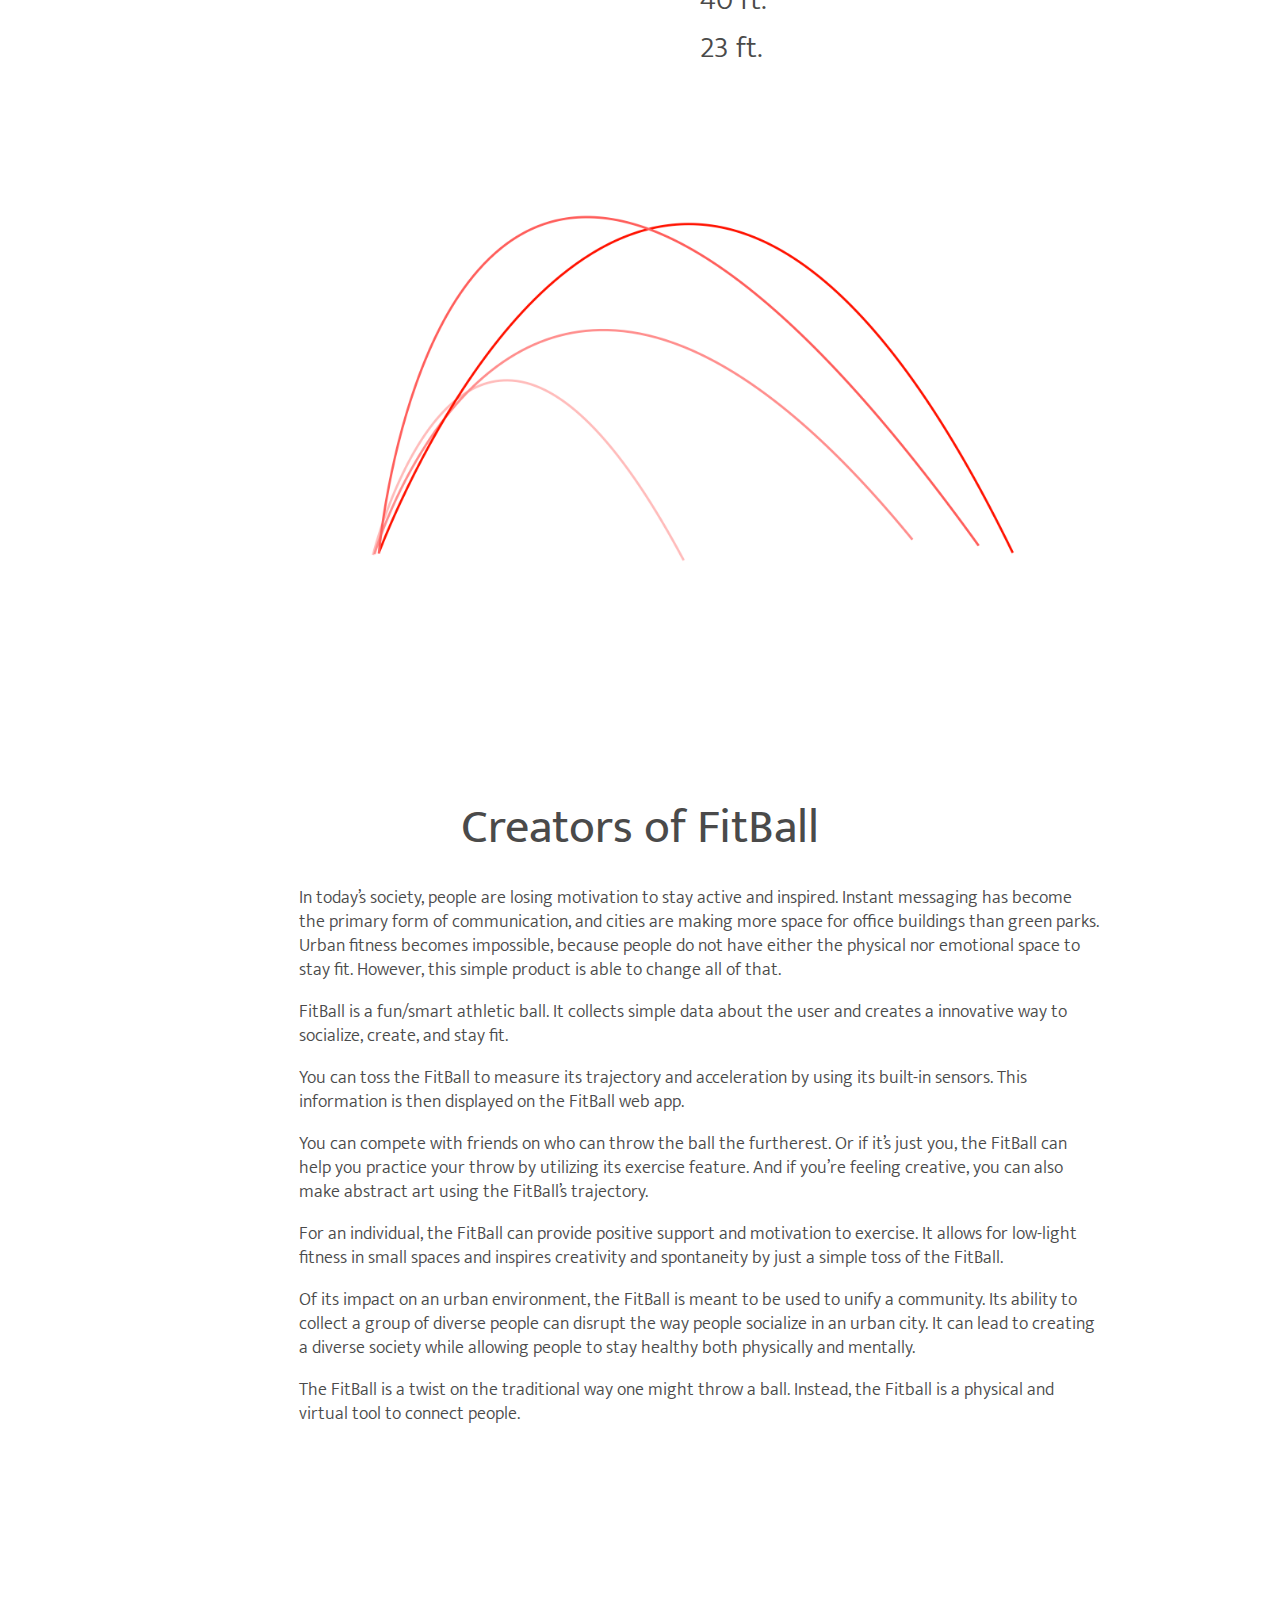
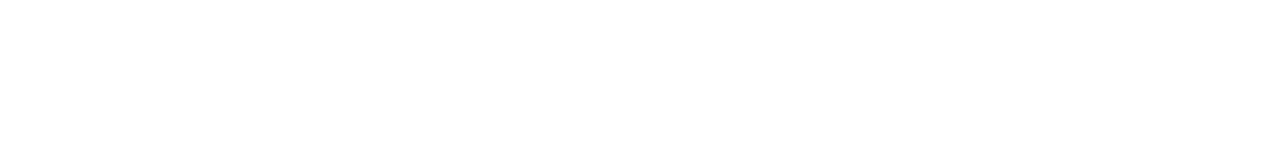
==== commit e90bfa6c: "Finished web content" ====
--- a/Fitball_Website/index.html
+++ b/Fitball_Website/index.html
@@ -39,8 +39,13 @@
   
 <header id="header">
 	<div class="content">
-		<div id="logo"><a href="#slide1"><img src="img/logo.png" width="150px"/></a></div>
+		<div id="logo">
+			<a href="#slide1">
+				<img src="img/logo.png" width="150px"/>
+			</a>
+		</div>
 		<div class="second-header"></div>
+	</div>
 
 <nav id="nav">
 		<table class="icons">
@@ -57,7 +62,7 @@
 	<div id="slide1">
 		<div class="title-container">
 			<div class="background-pic"><img src="img/fitball_dance.png" width="650px"/></div>
-				<div class="scroll-text"><a href="#slide2" class="active" title="Next Section" ><p>Start by scrolling down or pressing the down key</p></div>
+				<div class="scroll-text"><a href="#slide2" class="active" title="Next Section" ><p>Start by scrolling down or using the navigation bar</p></div>
 				<div class="scroll-arrow">
 					<div class="arrow"></div>	
 				</div>	
@@ -94,18 +99,50 @@
 	
 	
    <div id="slide3">
-   	<div class="page-title">FitBall with Friends</div>						
+   	<div class="page-title">FitBall with Friends</div>		
+   	<ol type="1" id="name-column">
+	  <li>Greg</li>
+	  <li>Elizabeth</li>
+	  <li>Steve</li>
+	  <li>Georgia</li>
+	  <li>Harvey</li>
+	  <li>Jennifer</li>
+	  <li>Maureen</li>
+	  <li>Cohlby</li>
+	  <li>John</li>
+	</ol>	
+	<ul style="list-style-type:none" id="distance-column">
+	  <li>64 ft.</li>
+	  <li>57 ft.</li>
+	  <li>55 ft.</li>
+	  <li>53 ft.</li>
+	  <li>49 ft.</li>
+	  <li>44 ft.</li>
+	  <li>43 ft.</li>
+	  <li>40 ft.</li>
+	  <li>23 ft.</li>
+	</ul> 			
    	
     </div> 
 	
 	
 	<div id="slide4">
-	   	<div class="page-title" style="margin-top: -45px">FitBall on Canvas</div>						
+	   	<div class="page-title" style="margin-top: -45px">FitBall on Canvas</div>		
+	   	<img id="throw-graph" src="img/throw-canvas.png" width="700px"> 				
     </div> 
 	
 	
 	<div id="slide5">
-	   	<div class="page-title" style="margin-top:-100px">Creators of FitBall</div>						
+	   	<div class="page-title" style="margin-top:-100px">Creators of FitBall</div>		
+	   	<div id="team">
+		   	<p>In today’s society, people are losing motivation to stay active and inspired. Instant messaging has become the primary form of communication, and cities are making more space for office buildings than green parks. Urban fitness becomes impossible, because people do not have either the physical nor emotional space to stay fit. However, this simple product is able to change all of that.</p>
+		   	<p>FitBall is a fun/smart athletic ball. It collects simple data about the user and creates a innovative way to socialize, create, and stay fit.</p>
+		   	<p>You can toss the FitBall to measure its trajectory and acceleration by using its built-in sensors. This information is then displayed on the FitBall web app.</p>
+		   	<p>You can compete with friends on who can throw the ball the furtherest. Or if it’s just you, the FitBall can help you practice your throw by utilizing its exercise feature. And if you’re feeling creative, you can also make abstract art using the FitBall’s trajectory.</p>
+		   	<p>For an individual, the FitBall can provide positive support and motivation to exercise. It allows for low-light fitness in small spaces and inspires creativity and spontaneity by just a simple toss of the FitBall.</p>
+		   	<p>Of its impact on an urban environment, the FitBall is meant to be used to unify a community. Its ability to collect a group of diverse people can disrupt the way people socialize in an urban city. It can lead to creating a diverse society while allowing people to stay healthy both physically and mentally.</p>
+		   	<p>The FitBall is a twist on the traditional way one might throw a ball. Instead, the Fitball is a physical and virtual tool to connect people.</p>
+		</div>
     </div> 
 
 	
--- a/Fitball_Website/css/stylez.css
+++ b/Fitball_Website/css/stylez.css
@@ -1,4 +1,5 @@
 @import url(https://fonts.googleapis.com/css?family=Ek+Mukta);
+@import url(https://fonts.googleapis.com/css?family=Ek+Mukta:300);
 
 /*= GENERAL STYLING
 --------------------------------------------------------*/
@@ -259,4 +260,60 @@
 	margin-left: 16%;
 	margin-right: 3%;
 
-}+}
+
+
+#name-column {
+	float:left;
+	font-family: 'Ek Mukta';
+	font-weight: 300;
+	font-size: 30px;
+	color: #4A4A4A;
+	line-height: 48px;
+	margin-left: 40%;
+}
+
+#distance-column {
+	float:right;
+	font-family: 'Ek Mukta';
+	font-weight: 300;
+	font-size: 30px;
+	color: #4A4A4A;
+	line-height: 48px;
+	margin-right: 40%;
+}
+
+#throw-graph {
+	margin-top: 100px;
+	margin-left: 25%;
+
+}
+
+#team {
+	width: 800px;
+	float:left;
+	font-family: 'Ek Mukta';
+	font-weight: 300;
+	font-size: 18px;
+	color: #4A4A4A;
+	line-height: 24px;
+	margin-left: 23%;
+}
+
+/* ANIMATION FOR LOGO HOVER
+#logo:hover {
+    position: absolute;
+    top: 50%;
+    left: 50%;
+    width: 150px;
+	text-align: center;
+	margin-left: 45%;
+    -webkit-animation:spin 4s linear infinite;
+    -moz-animation:spin 4s linear infinite;
+    animation:spin 4s linear infinite;
+}
+
+@-moz-keyframes spin { 100% { -moz-transform: rotate(360deg); } }
+@-webkit-keyframes spin { 100% { -webkit-transform: rotate(360deg); } }
+@keyframes spin { 100% { -webkit-transform: rotate(360deg); transform:rotate(360deg); } }
+*/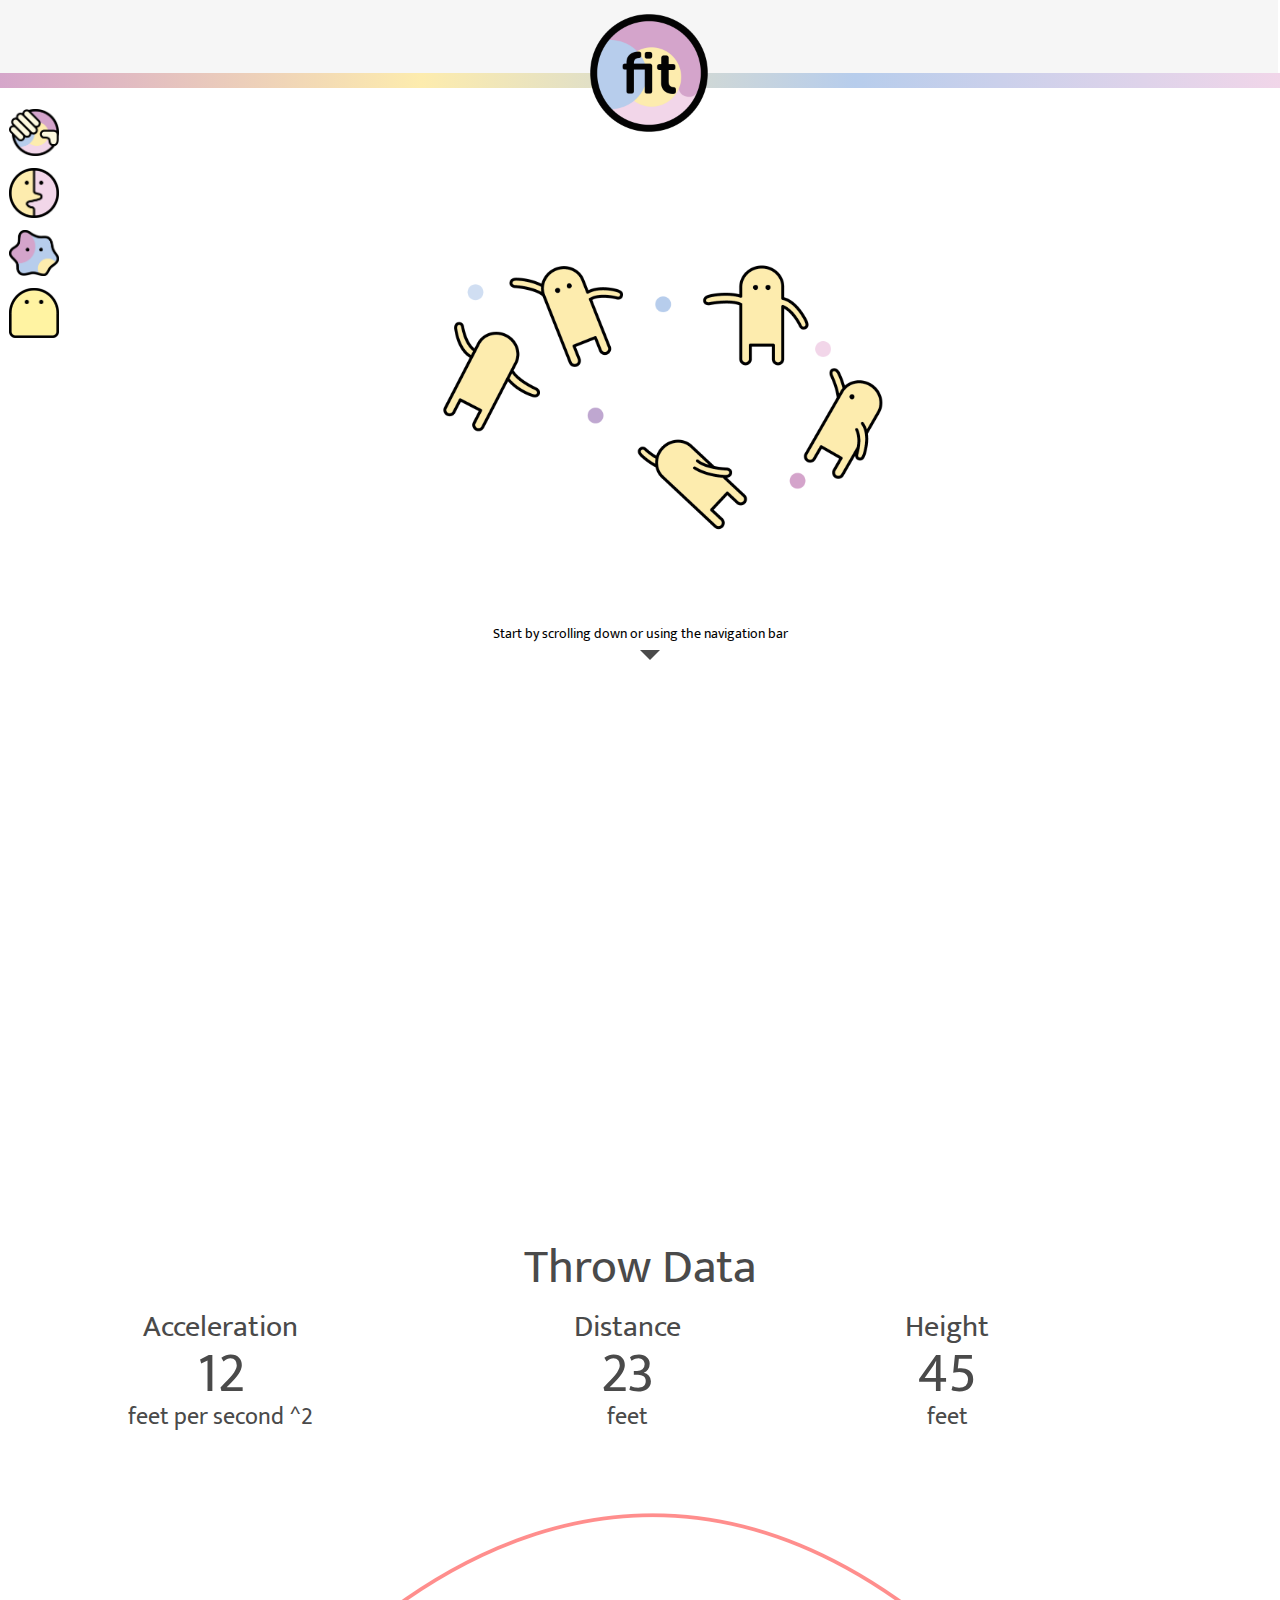
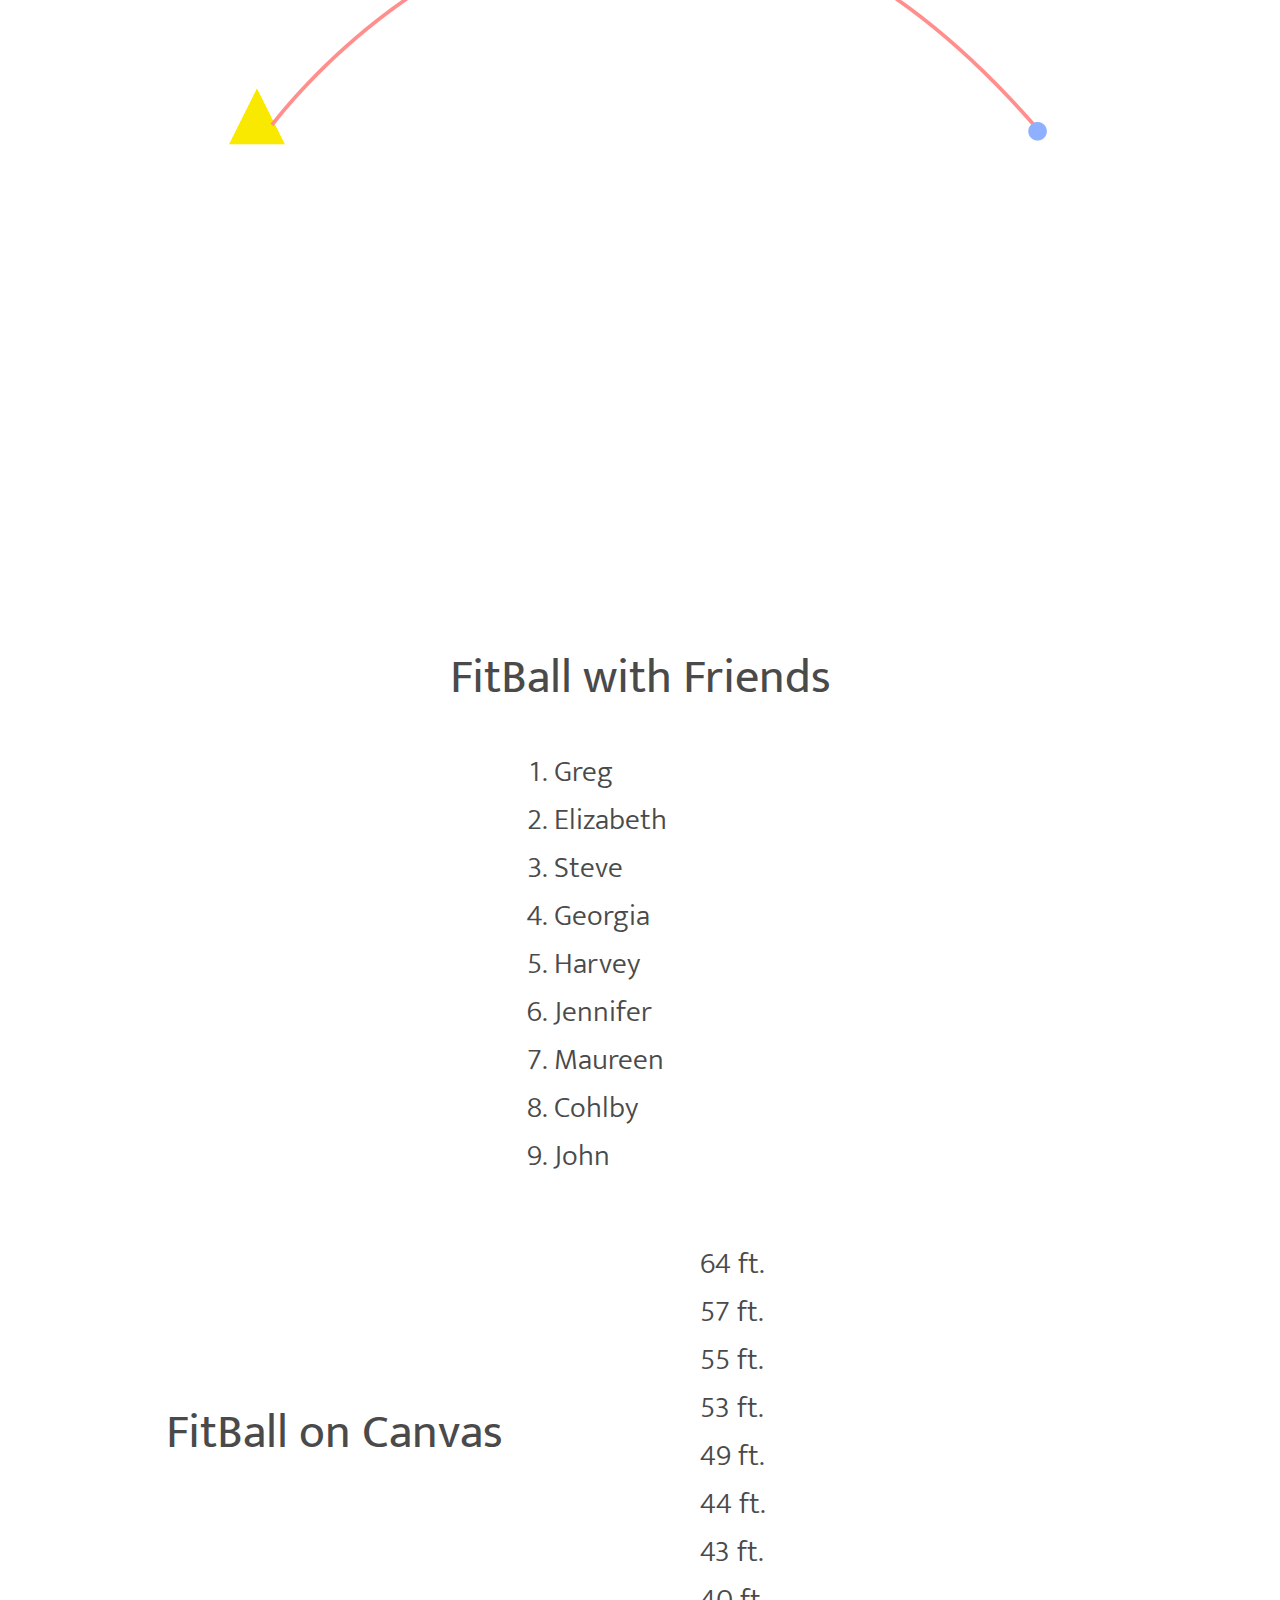
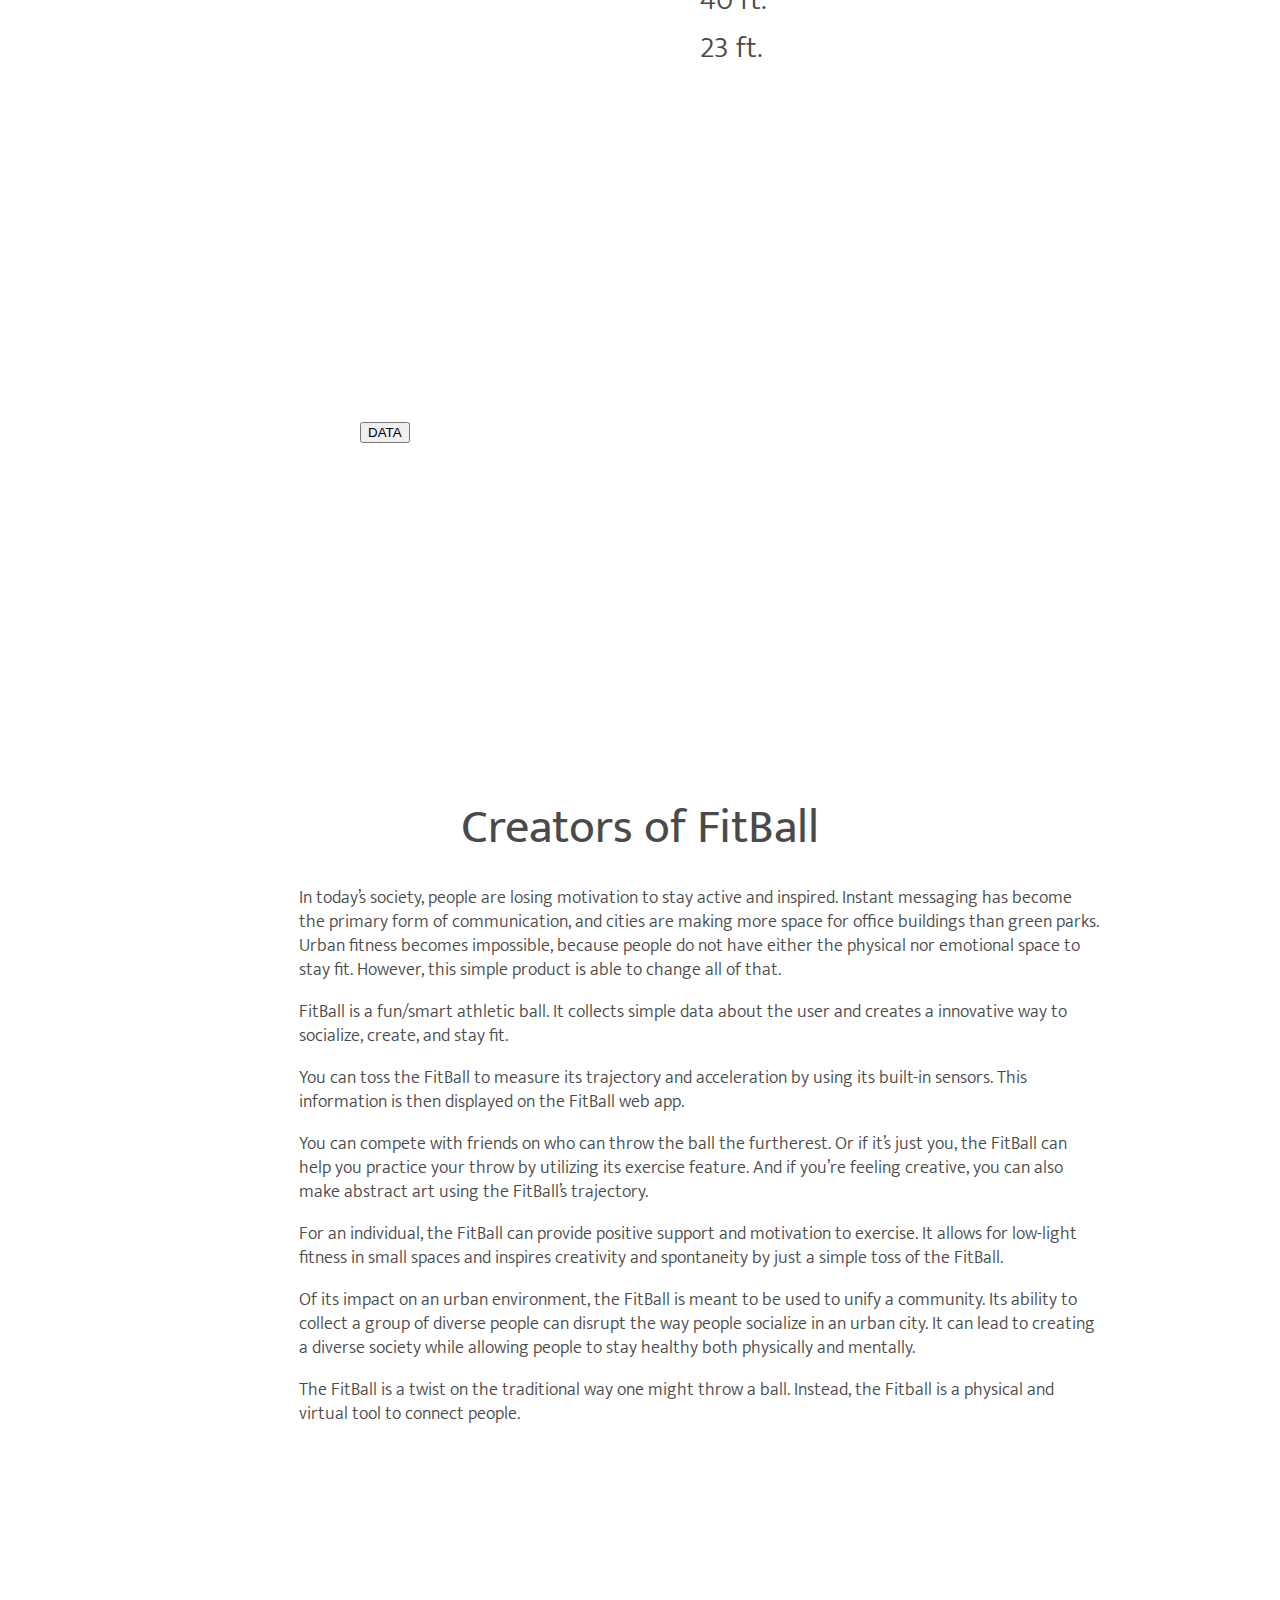
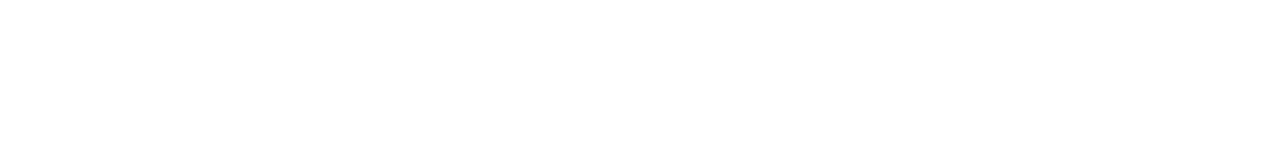
==== commit 5d0aac98: "Finishing Prototype" ====
--- a/Fitball_Website/index.html
+++ b/Fitball_Website/index.html
@@ -4,6 +4,8 @@
 	   <meta http-equiv="Content-Type" content="text/html; charset=utf-8" />
 		<link href="css/stylez.css" rel="stylesheet" type="text/css">
 	   <script type="text/javascript" src="js/jquery-1.10.2.min.js"></script>
+        <script src = "http://d3js.org/d3.v3.min.js"></script>
+         <script src = "js/fitd.js"></script>	
 		<script> 
 
 		<!----- JQUERY FOR SLIDING NAVIGATION --->   
@@ -128,7 +130,69 @@
 	
 	<div id="slide4">
 	   	<div class="page-title" style="margin-top: -45px">FitBall on Canvas</div>		
-	   	<img id="throw-graph" src="img/throw-canvas.png" width="700px"> 				
+	   	<div id= "plotSVG">
+            	
+         <svg id="visualisation" width="600" height="300"></svg>
+            
+            <script>
+				var svg = d3.select("#visualisation");
+
+				var bezierLine = d3.svg.line()
+				    .x(function(d) { return d[0]; })
+				    .y(function(d) {return d[1];})
+				    .interpolate("basis");
+
+				function getRandomColor() {
+				    var letters = '0123456789ABCDEF'.split('');
+				    var color = '#';
+				    for (var i = 0; i < 6; i++ ) {
+				        color += letters[Math.floor(Math.random() * 16)];
+				    }
+				    return color;
+				}
+
+				function plotTrajectory(maxTime, maxHeight, endTime){
+				    var svg = d3.select("#plotSVG").select("svg")
+				    svg.append('path')
+				        .attr("d", bezierLine([[0, 300], [260, 50], [750, 300]]))
+				        .attr("stroke", getRandomColor())
+				        .attr("stroke-width", 2)
+				        .attr("fill", "none")
+				        .transition()
+				            .duration(2000)
+				            .attrTween("stroke-dasharray", function() {
+				                var len = this.getTotalLength();
+				                return function(t) { return (d3.interpolateString("0," + len, len + ",0"))(t) };
+				            });
+				    svg.append('path')
+				        .attr("d", bezierLine([[0, 300], [230, 75], [650, 300]]))
+				        .attr("stroke", getRandomColor())
+				        .attr("stroke-width", 2)
+				        .attr("fill", "none")
+				        .transition()
+				            .duration(2000)
+				            .attrTween("stroke-dasharray", function() {
+				                var len = this.getTotalLength();
+				                return function(t) { return (d3.interpolateString("0," + len, len + ",0"))(t) };
+				            });
+				    svg.append('path')
+				        .attr("d", bezierLine([[0, 300], [150, 65], [350, 300]]))
+				        .attr("stroke", getRandomColor())
+				        .attr("stroke-width", 2)
+				        .attr("fill", "none")
+				        .transition()
+				            .duration(2000)
+				            .attrTween("stroke-dasharray", function() {
+				                var len = this.getTotalLength();
+				                return function(t) { return (d3.interpolateString("0," + len, len + ",0"))(t) };
+				            });
+				        
+				} 
+
+        </script>
+              <button onclick="plotTrajectory()">DATA</button>
+            
+        </div>							
     </div> 
 	
 	
--- a/Fitball_Website/css/stylez.css
+++ b/Fitball_Website/css/stylez.css
@@ -300,6 +300,26 @@
 	margin-left: 23%;
 }
 
+ #line{
+    width: 700px;
+    margin: 20px 0;
+    height: 150px;
+    background: #eee;
+  }
+  button {
+    margin: 20px 0 0 20px;
+  }
+
+
+#plotSVG{
+    margin: auto;
+    margin-top: 50px;
+    width: 600px;
+    height: 300px;
+    
+    
+}
+
 /* ANIMATION FOR LOGO HOVER
 #logo:hover {
     position: absolute;
